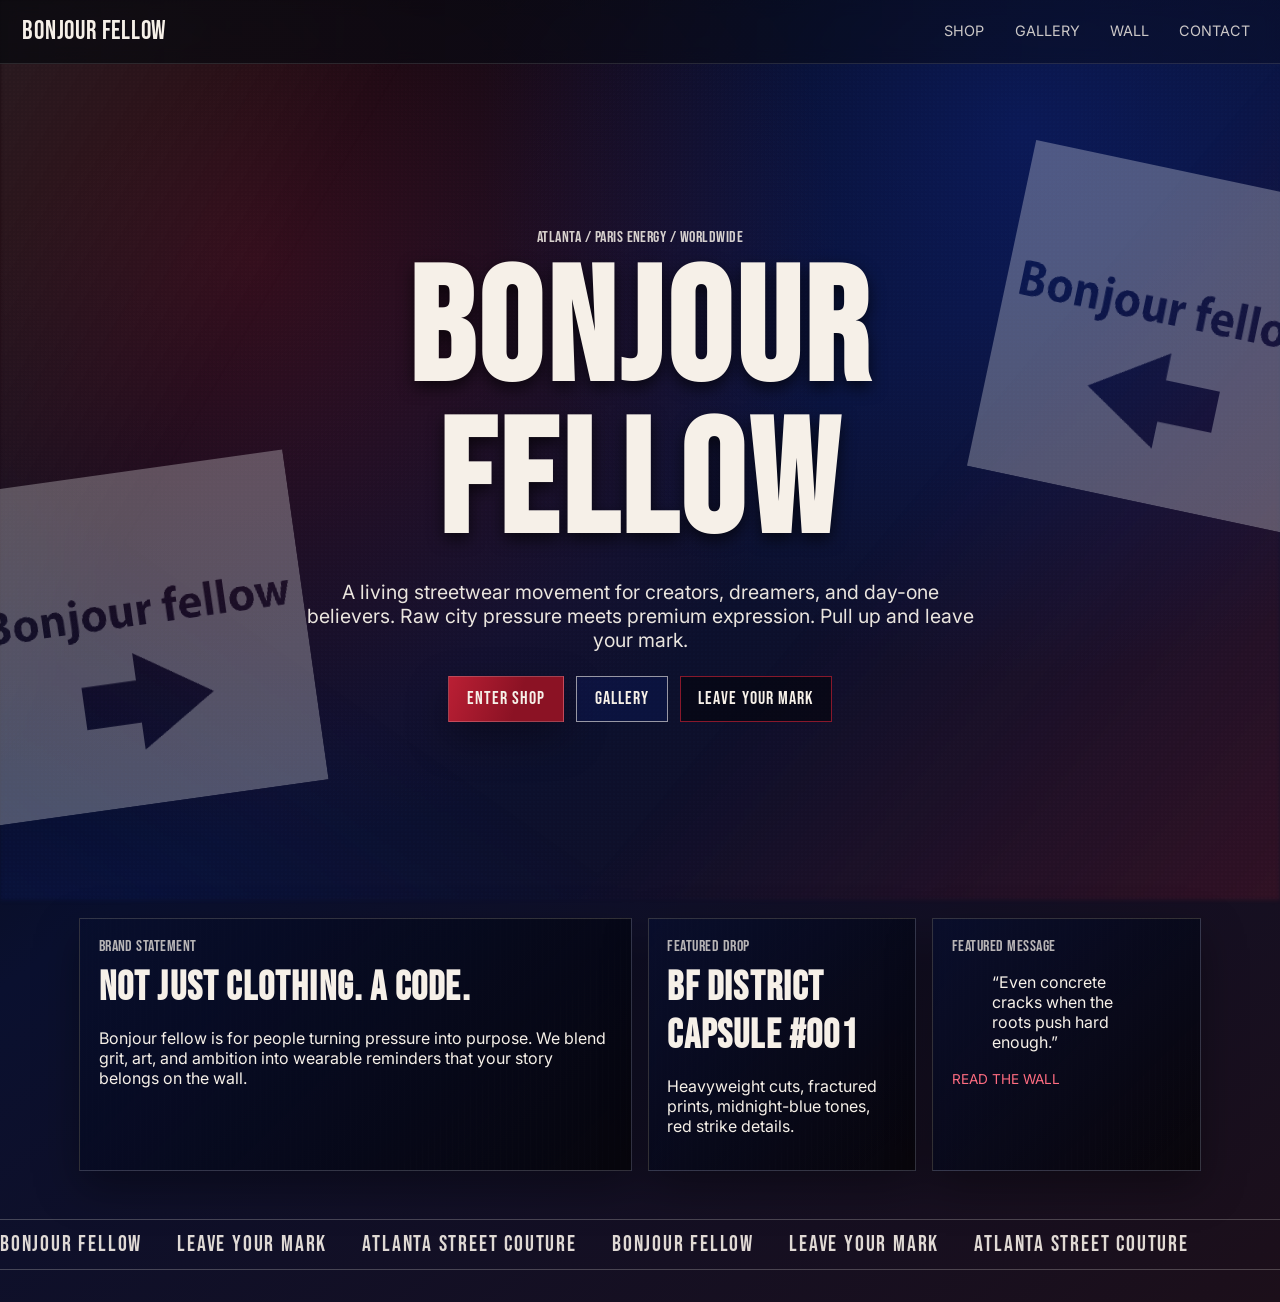
==== index.html @ 2e0f6f64 "Add gallery page and update home CTAs" ====
<!DOCTYPE html>
<html lang="en">
<head>
  <meta charset="UTF-8" />
  <meta name="viewport" content="width=device-width, initial-scale=1.0" />
  <title>Bonjour fellow | Home</title>
  <link rel="preconnect" href="https://fonts.googleapis.com" />
  <link rel="preconnect" href="https://fonts.gstatic.com" crossorigin />
  <link href="https://fonts.googleapis.com/css2?family=Bebas+Neue&family=Inter:wght@400;500;600;700;800&display=swap" rel="stylesheet" />
  <link rel="stylesheet" href="style.css" />
</head>
<body class="home-page">
  <!-- Global noise and paint texture overlays -->
  <div class="texture-layer texture-layer--noise" aria-hidden="true"></div>
  <div class="texture-layer texture-layer--paint" aria-hidden="true"></div>

  <!-- Premium minimal navigation -->
  <header class="site-header">
    <a href="index.html" class="brand-mark">Bonjour fellow</a>
    <button class="menu-toggle" aria-expanded="false" aria-label="Toggle menu">☰</button>
    <nav class="site-nav">
      <a href="shop.html">Shop</a>
      <a href="gallery.html">Gallery</a>
      <a href="wall.html">Wall</a>
      <a href="contact.html">Contact</a>
    </nav>
  </header>

  <main>
    <!-- Immersive hero section -->
    <section class="hero">
      <div class="hero-art hero-art--left" aria-hidden="true">
        <img src="images/bonjour-1.png" alt="" />
      </div>
      <div class="hero-art hero-art--right" aria-hidden="true">
        <img src="images/bonjour-2.png" alt="" />
      </div>

      <div class="hero-content">
        <p class="eyebrow">ATLANTA / PARIS ENERGY / WORLDWIDE</p>
        <h1>Bonjour fellow</h1>
        <p class="hero-copy">
          A living streetwear movement for creators, dreamers, and day-one believers.
          Raw city pressure meets premium expression. Pull up and leave your mark.
        </p>
        <div class="cta-row">
          <a class="btn btn--solid" href="shop.html">Enter Shop</a>
          <a class="btn btn--outline" href="gallery.html">Gallery</a>
          <a class="btn btn--ghost" href="wall.html">Leave Your Mark</a>
        </div>
      </div>
    </section>

    <!-- Featured strip with editorial composition -->
    <section class="section-wrap statement-grid">
      <article class="statement-block statement-block--main">
        <p class="tag">Brand Statement</p>
        <h2>Not just clothing. A code.</h2>
        <p>
          Bonjour fellow is for people turning pressure into purpose. We blend grit, art,
          and ambition into wearable reminders that your story belongs on the wall.
        </p>
      </article>
      <article class="statement-block statement-block--accent">
        <p class="tag">Featured Drop</p>
        <h3>BF District Capsule #001</h3>
        <p>Heavyweight cuts, fractured prints, midnight-blue tones, red strike details.</p>
      </article>
      <article class="statement-block statement-block--message">
        <p class="tag">Featured Message</p>
        <blockquote>
          “Even concrete cracks when the roots push hard enough.”
        </blockquote>
        <a href="wall.html" class="inline-link">Read the wall</a>
      </article>
    </section>

    <!-- Campaign-style ticker strip -->
    <section class="ticker" aria-label="Brand energy ticker">
      <div class="ticker-track">
        <span>Bonjour fellow</span>
        <span>Leave your mark</span>
        <span>Atlanta street couture</span>
        <span>Bonjour fellow</span>
        <span>Leave your mark</span>
        <span>Atlanta street couture</span>
      </div>
    </section>
  </main>

  <script src="script.js"></script>
</body>
</html>
---- style.css ----
/* =========================================
   Bonjour fellow - Global Design System
========================================= */
:root {
  --blue: #0b1f79;
  --blue-deep: #08134a;
  --cream: #f6f0e8;
  --red: #ba1f34;
  --black: #0a0a0d;
  --ink: #111320;
  --shadow: 0 16px 40px rgba(0, 0, 0, 0.35);
}

* {
  box-sizing: border-box;
}

body {
  margin: 0;
  color: var(--cream);
  font-family: "Inter", sans-serif;
  background:
    radial-gradient(circle at 20% 20%, rgba(186, 31, 52, 0.25), transparent 40%),
    radial-gradient(circle at 80% 10%, rgba(14, 42, 155, 0.4), transparent 35%),
    linear-gradient(145deg, #040509 10%, #0a102f 45%, #1c0f1a 100%);
  min-height: 100vh;
  overflow-x: hidden;
}

h1,
h2,
h3,
.brand-mark,
.eyebrow,
.tag,
.btn {
  font-family: "Bebas Neue", sans-serif;
  letter-spacing: 0.03em;
}

a {
  color: inherit;
  text-decoration: none;
}

/* =========================================
   Global layered textures
========================================= */
.texture-layer {
  position: fixed;
  inset: 0;
  pointer-events: none;
  z-index: -2;
}

.texture-layer--noise {
  z-index: -1;
  opacity: 0.18;
  background-image: radial-gradient(rgba(255, 255, 255, 0.25) 0.8px, transparent 0.8px);
  background-size: 4px 4px;
  mix-blend-mode: soft-light;
}

.texture-layer--paint {
  background:
    linear-gradient(120deg, rgba(255, 255, 255, 0.08), transparent 25%),
    linear-gradient(-50deg, rgba(186, 31, 52, 0.16), transparent 35%),
    linear-gradient(35deg, rgba(11, 31, 121, 0.2), transparent 25%);
  filter: blur(2px);
}

/* =========================================
   Header / Navigation
========================================= */
.site-header {
  position: sticky;
  top: 0;
  z-index: 20;
  display: flex;
  align-items: center;
  justify-content: space-between;
  padding: 1rem 1.4rem;
  backdrop-filter: blur(8px);
  background: linear-gradient(90deg, rgba(8, 9, 14, 0.78), rgba(9, 12, 32, 0.46));
  border-bottom: 1px solid rgba(246, 240, 232, 0.12);
}

.brand-mark {
  font-size: clamp(1.5rem, 2vw, 2rem);
  text-transform: uppercase;
}

.site-nav {
  display: flex;
  gap: 1rem;
  align-items: center;
}

.site-nav a {
  opacity: 0.82;
  text-transform: uppercase;
  font-size: 0.9rem;
  padding: 0.35rem 0.45rem;
  border-bottom: 2px solid transparent;
  transition: 0.2s ease;
}

.site-nav a:hover,
.site-nav a.active {
  opacity: 1;
  border-color: var(--red);
}

.menu-toggle {
  display: none;
  background: transparent;
  color: var(--cream);
  border: 1px solid rgba(246, 240, 232, 0.35);
  padding: 0.25rem 0.5rem;
}

/* =========================================
   Hero section
========================================= */
.hero {
  min-height: calc(100vh - 78px);
  position: relative;
  display: grid;
  place-items: center;
  padding: 3rem 1.25rem;
  overflow: hidden;
}

.hero-content {
  max-width: 880px;
  text-align: center;
  position: relative;
  z-index: 3;
}

.eyebrow {
  color: rgba(246, 240, 232, 0.86);
  font-size: 1rem;
  margin: 0 0 0.6rem;
}

.hero h1,
.page-intro h1 {
  margin: 0;
  text-transform: uppercase;
  font-size: clamp(3.8rem, 14vw, 10rem);
  line-height: 0.95;
  text-shadow: 0 6px 16px rgba(0, 0, 0, 0.65);
}

.hero-copy {
  margin: 1.2rem auto;
  max-width: 680px;
  font-size: clamp(1rem, 2.3vw, 1.22rem);
  color: rgba(246, 240, 232, 0.95);
}

.hero-art {
  position: absolute;
  width: clamp(220px, 26vw, 380px);
  opacity: 0.28;
  filter: saturate(0) contrast(1.2) brightness(1.5);
  mix-blend-mode: screen;
  transform: rotate(-8deg);
}

.hero-art img {
  width: 100%;
  display: block;
}

.hero-art--left {
  left: -2%;
  bottom: 10%;
}

.hero-art--right {
  right: -4%;
  top: 13%;
  transform: rotate(12deg);
}

/* =========================================
   Buttons and shared sections
========================================= */
.cta-row {
  margin-top: 1.5rem;
  display: flex;
  flex-wrap: wrap;
  justify-content: center;
  gap: 0.75rem;
}

.btn {
  display: inline-block;
  font-size: 1.1rem;
  letter-spacing: 0.06em;
  text-transform: uppercase;
  padding: 0.7rem 1.1rem;
  border: 1px solid transparent;
  transition: transform 0.2s ease, box-shadow 0.2s ease;
}

.btn:hover {
  transform: translateY(-2px);
}

.btn--solid {
  background: linear-gradient(110deg, var(--red), #8b1224 60%);
  border-color: rgba(255, 255, 255, 0.2);
  box-shadow: var(--shadow);
}

.btn--outline {
  border-color: rgba(246, 240, 232, 0.6);
  background: rgba(11, 31, 121, 0.24);
}

.btn--ghost {
  background: rgba(0, 0, 0, 0.45);
  border-color: rgba(186, 31, 52, 0.72);
}

.section-wrap,
.inner-page {
  max-width: 1160px;
  margin: 0 auto;
  padding: 2rem 1.2rem 3rem;
}

.statement-grid {
  display: grid;
  grid-template-columns: repeat(12, 1fr);
  gap: 1rem;
}

.statement-block {
  border: 1px solid rgba(246, 240, 232, 0.18);
  padding: 1.15rem;
  background:
    linear-gradient(135deg, rgba(8, 14, 45, 0.82), rgba(0, 0, 0, 0.65)),
    repeating-linear-gradient(
      90deg,
      rgba(255, 255, 255, 0.02),
      rgba(255, 255, 255, 0.02) 1px,
      transparent 1px,
      transparent 6px
    );
  box-shadow: var(--shadow);
}

.statement-block--main {
  grid-column: span 6;
}

.statement-block--accent,
.statement-block--message {
  grid-column: span 3;
}

.tag {
  margin: 0;
  color: rgba(246, 240, 232, 0.74);
  font-size: 1rem;
}

.statement-block h2,
.statement-block h3 {
  font-size: clamp(1.8rem, 4vw, 2.5rem);
  margin: 0.45rem 0 0.8rem;
}

.inline-link {
  color: #ff6d81;
  text-transform: uppercase;
  font-size: 0.85rem;
}

/* =========================================
   Ticker and inner pages
========================================= */
.ticker {
  overflow: hidden;
  border-block: 1px solid rgba(246, 240, 232, 0.24);
  margin-bottom: 2rem;
}

.ticker-track {
  display: flex;
  gap: 2.2rem;
  text-transform: uppercase;
  letter-spacing: 0.08em;
  font-family: "Bebas Neue", sans-serif;
  font-size: 1.4rem;
  color: rgba(246, 240, 232, 0.9);
  padding: 0.7rem 0;
  width: max-content;
  animation: scrollTicker 18s linear infinite;
}

@keyframes scrollTicker {
  from { transform: translateX(0); }
  to { transform: translateX(-50%); }
}

.page-intro {
  margin-top: 1.2rem;
  max-width: 850px;
}

.page-intro p {
  color: rgba(246, 240, 232, 0.88);
}

.editorial-columns,
.product-grid,
.contact-layout {
  display: grid;
  grid-template-columns: repeat(3, 1fr);
  gap: 1rem;
  margin-top: 1.5rem;
}

.editorial-columns article,
.product-tile,
.contact-card,
.wall-form,
.note {
  background: linear-gradient(150deg, rgba(7, 8, 12, 0.84), rgba(13, 21, 62, 0.78));
  border: 1px solid rgba(246, 240, 232, 0.16);
  box-shadow: var(--shadow);
}

.editorial-columns article,
.product-tile,
.contact-card {
  padding: 1rem;
}

.quote-banner {
  margin-top: 1.4rem;
  background: linear-gradient(90deg, rgba(186, 31, 52, 0.35), rgba(11, 31, 121, 0.3));
  border: 1px solid rgba(246, 240, 232, 0.2);
  padding: 1rem;
  text-transform: uppercase;
  font-family: "Bebas Neue", sans-serif;
  font-size: 2rem;
}

.product-status {
  display: inline-block;
  font-size: 0.75rem;
  text-transform: uppercase;
  letter-spacing: 0.1em;
  color: #ffd8de;
  background: rgba(186, 31, 52, 0.5);
  padding: 0.2rem 0.5rem;
}

/* =========================================
   Community wall
========================================= */
.wall-layout {
  display: grid;
  grid-template-columns: minmax(280px, 370px) 1fr;
  gap: 1rem;
  align-items: start;
}

.wall-form {
  padding: 1rem;
  position: sticky;
  top: 90px;
}

.wall-form h2 {
  margin-top: 0;
  font-size: 2rem;
}

.wall-form label {
  display: block;
  margin: 0.8rem 0 0.3rem;
  font-size: 0.85rem;
  text-transform: uppercase;
}

.wall-form textarea,
.wall-form input {
  width: 100%;
  border: 1px solid rgba(246, 240, 232, 0.3);
  background: rgba(0, 0, 0, 0.35);
  color: var(--cream);
  padding: 0.65rem;
}

.note-wall {
  display: grid;
  grid-template-columns: repeat(auto-fill, minmax(180px, 1fr));
  gap: 0.8rem;
}

.note {
  min-height: 160px;
  padding: 0.9rem;
  transform: rotate(var(--tilt, -1deg));
  position: relative;
}

.note::before {
  content: "";
  position: absolute;
  top: -8px;
  left: 50%;
  width: 28px;
  height: 10px;
  transform: translateX(-50%) rotate(-4deg);
  background: rgba(246, 240, 232, 0.65);
}

.note p {
  margin: 0;
}

.note-footer {
  margin-top: 1rem;
  font-size: 0.8rem;
  opacity: 0.8;
}

/* =========================================
   Responsive design
========================================= */
@media (max-width: 900px) {
  .statement-block--main,
  .statement-block--accent,
  .statement-block--message,
  .editorial-columns,
  .product-grid,
  .contact-layout {
    grid-column: auto;
    grid-template-columns: 1fr;
  }

  .statement-grid {
    grid-template-columns: 1fr;
  }

  .wall-layout {
    grid-template-columns: 1fr;
  }

  .wall-form {
    position: relative;
    top: 0;
  }

  .hero-art {
    opacity: 0.16;
  }

  .site-nav {
    display: none;
    position: absolute;
    right: 1rem;
    top: 63px;
    flex-direction: column;
    background: rgba(5, 7, 16, 0.96);
    border: 1px solid rgba(246, 240, 232, 0.2);
    padding: 0.75rem;
  }

  .site-nav.is-open {
    display: flex;
  }

  .menu-toggle {
    display: inline-block;
  }
}


/* =========================================
   Gallery page
========================================= */
.gallery-grid {
  display: grid;
  grid-template-columns: repeat(3, minmax(0, 1fr));
  gap: 1rem;
  margin-top: 1.5rem;
}

.gallery-tile {
  padding: 1rem;
  background: linear-gradient(150deg, rgba(7, 8, 12, 0.84), rgba(13, 21, 62, 0.78));
  border: 1px solid rgba(246, 240, 232, 0.16);
  box-shadow: var(--shadow);
}

.gallery-placeholder {
  min-height: 180px;
  display: grid;
  place-items: center;
  border: 1px dashed rgba(246, 240, 232, 0.42);
  background: linear-gradient(135deg, rgba(11, 31, 121, 0.22), rgba(186, 31, 52, 0.22));
  color: rgba(246, 240, 232, 0.88);
  font-family: "Bebas Neue", sans-serif;
  letter-spacing: 0.08em;
  font-size: 1.2rem;
}

@media (max-width: 900px) {
  .gallery-grid {
    grid-template-columns: 1fr;
  }
}
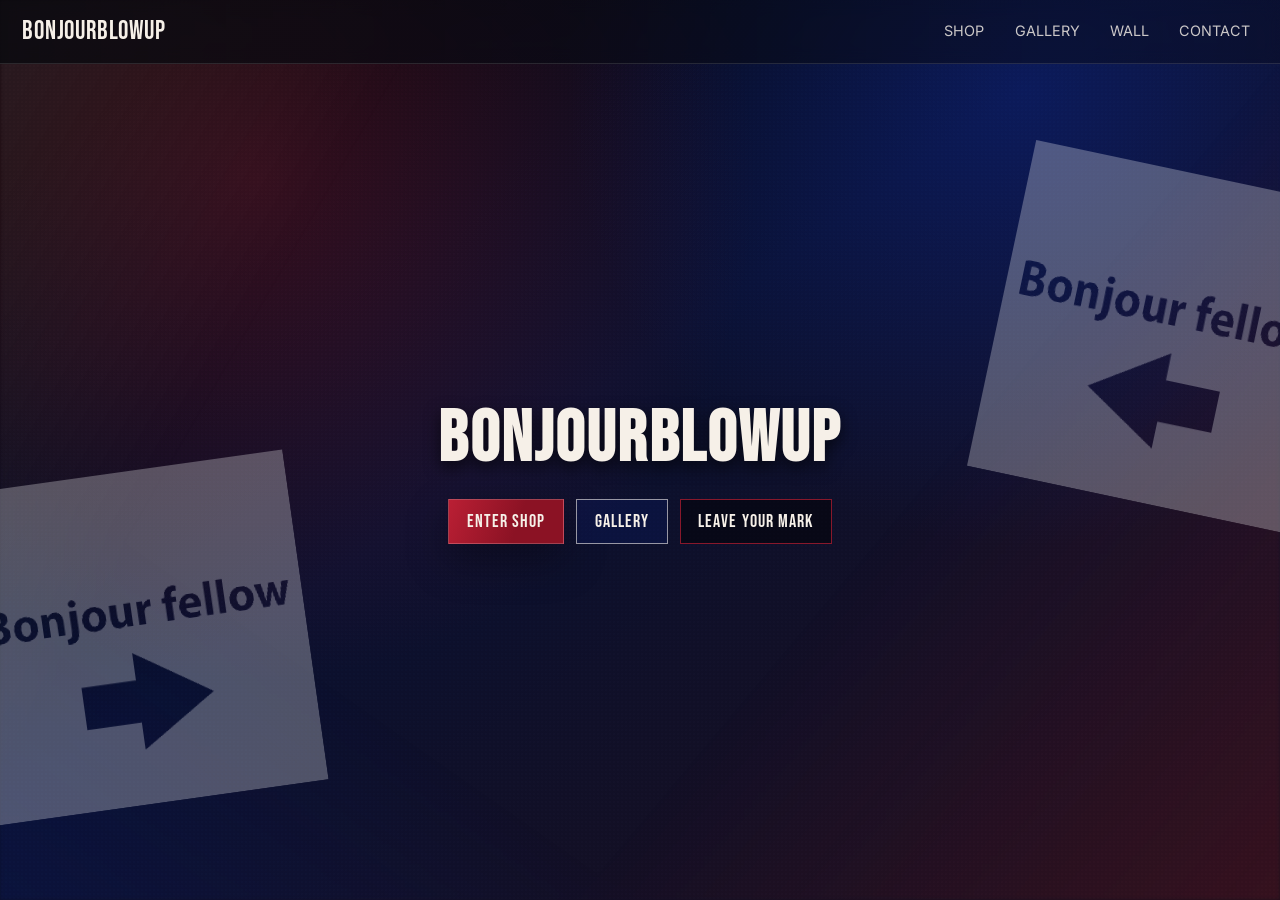
==== commit 6358fe62: "Merge pull request #4 from callonmarc/codex/update-website-name-and-content Rebrand to bonjourblowup" ====
--- a/index.html
+++ b/index.html
@@ -3,7 +3,7 @@
 <head>
   <meta charset="UTF-8" />
   <meta name="viewport" content="width=device-width, initial-scale=1.0" />
-  <title>Bonjour fellow | Home</title>
+  <title>bonjourblowup | Home</title>
   <link rel="preconnect" href="https://fonts.googleapis.com" />
   <link rel="preconnect" href="https://fonts.gstatic.com" crossorigin />
   <link href="https://fonts.googleapis.com/css2?family=Bebas+Neue&family=Inter:wght@400;500;600;700;800&display=swap" rel="stylesheet" />
@@ -16,7 +16,7 @@
 
   <!-- Premium minimal navigation -->
   <header class="site-header">
-    <a href="index.html" class="brand-mark">Bonjour fellow</a>
+    <a href="index.html" class="brand-mark">bonjourblowup</a>
     <button class="menu-toggle" aria-expanded="false" aria-label="Toggle menu">☰</button>
     <nav class="site-nav">
       <a href="shop.html">Shop</a>
@@ -37,12 +37,7 @@
       </div>
 
       <div class="hero-content">
-        <p class="eyebrow">ATLANTA / PARIS ENERGY / WORLDWIDE</p>
-        <h1>Bonjour fellow</h1>
-        <p class="hero-copy">
-          A living streetwear movement for creators, dreamers, and day-one believers.
-          Raw city pressure meets premium expression. Pull up and leave your mark.
-        </p>
+        <h1 class="hero-title">bonjourblowup</h1>
         <div class="cta-row">
           <a class="btn btn--solid" href="shop.html">Enter Shop</a>
           <a class="btn btn--outline" href="gallery.html">Gallery</a>
@@ -50,42 +45,6 @@
         </div>
       </div>
     </section>
-
-    <!-- Featured strip with editorial composition -->
-    <section class="section-wrap statement-grid">
-      <article class="statement-block statement-block--main">
-        <p class="tag">Brand Statement</p>
-        <h2>Not just clothing. A code.</h2>
-        <p>
-          Bonjour fellow is for people turning pressure into purpose. We blend grit, art,
-          and ambition into wearable reminders that your story belongs on the wall.
-        </p>
-      </article>
-      <article class="statement-block statement-block--accent">
-        <p class="tag">Featured Drop</p>
-        <h3>BF District Capsule #001</h3>
-        <p>Heavyweight cuts, fractured prints, midnight-blue tones, red strike details.</p>
-      </article>
-      <article class="statement-block statement-block--message">
-        <p class="tag">Featured Message</p>
-        <blockquote>
-          “Even concrete cracks when the roots push hard enough.”
-        </blockquote>
-        <a href="wall.html" class="inline-link">Read the wall</a>
-      </article>
-    </section>
-
-    <!-- Campaign-style ticker strip -->
-    <section class="ticker" aria-label="Brand energy ticker">
-      <div class="ticker-track">
-        <span>Bonjour fellow</span>
-        <span>Leave your mark</span>
-        <span>Atlanta street couture</span>
-        <span>Bonjour fellow</span>
-        <span>Leave your mark</span>
-        <span>Atlanta street couture</span>
-      </div>
-    </section>
   </main>
 
   <script src="script.js"></script>
--- a/style.css
+++ b/style.css
@@ -1,5 +1,5 @@
 /* =========================================
-   Bonjour fellow - Global Design System
+   bonjourblowup - Global Design System
 ========================================= */
 :root {
   --blue: #0b1f79;
@@ -158,6 +158,10 @@
   max-width: 680px;
   font-size: clamp(1rem, 2.3vw, 1.22rem);
   color: rgba(246, 240, 232, 0.95);
+}
+
+.hero-title {
+  font-size: clamp(2rem, 8vw, 4.5rem) !important;
 }
 
 .hero-art {
@@ -363,6 +367,45 @@
 }
 
 /* =========================================
+   Rebuilt shop page
+========================================= */
+.shop-page {
+  max-width: 1200px;
+}
+
+.france-flag-shop {
+  margin-top: 1.2rem;
+  padding: clamp(1rem, 2vw, 1.5rem);
+  border: 1px solid rgba(246, 240, 232, 0.22);
+  box-shadow: var(--shadow);
+  background: linear-gradient(
+    90deg,
+    rgba(11, 31, 121, 0.82) 0%,
+    rgba(11, 31, 121, 0.82) 33.333%,
+    rgba(246, 240, 232, 0.92) 33.333%,
+    rgba(246, 240, 232, 0.92) 66.666%,
+    rgba(186, 31, 52, 0.85) 66.666%,
+    rgba(186, 31, 52, 0.85) 100%
+  );
+  display: grid;
+  grid-template-columns: repeat(3, minmax(0, 1fr));
+  gap: 1rem;
+}
+
+.shirt-placeholder {
+  min-height: 220px;
+  display: grid;
+  place-items: center;
+  text-transform: uppercase;
+  font-family: "Bebas Neue", sans-serif;
+  letter-spacing: 0.08em;
+  font-size: 1.3rem;
+  color: #f6f0e8;
+  border: 1px dashed rgba(246, 240, 232, 0.6);
+  background: rgba(8, 9, 14, 0.56);
+}
+
+/* =========================================
    Community wall
 ========================================= */
 .wall-layout {
@@ -451,6 +494,10 @@
     grid-template-columns: 1fr;
   }
 
+  .france-flag-shop {
+    grid-template-columns: 1fr;
+  }
+
   .wall-layout {
     grid-template-columns: 1fr;
   }
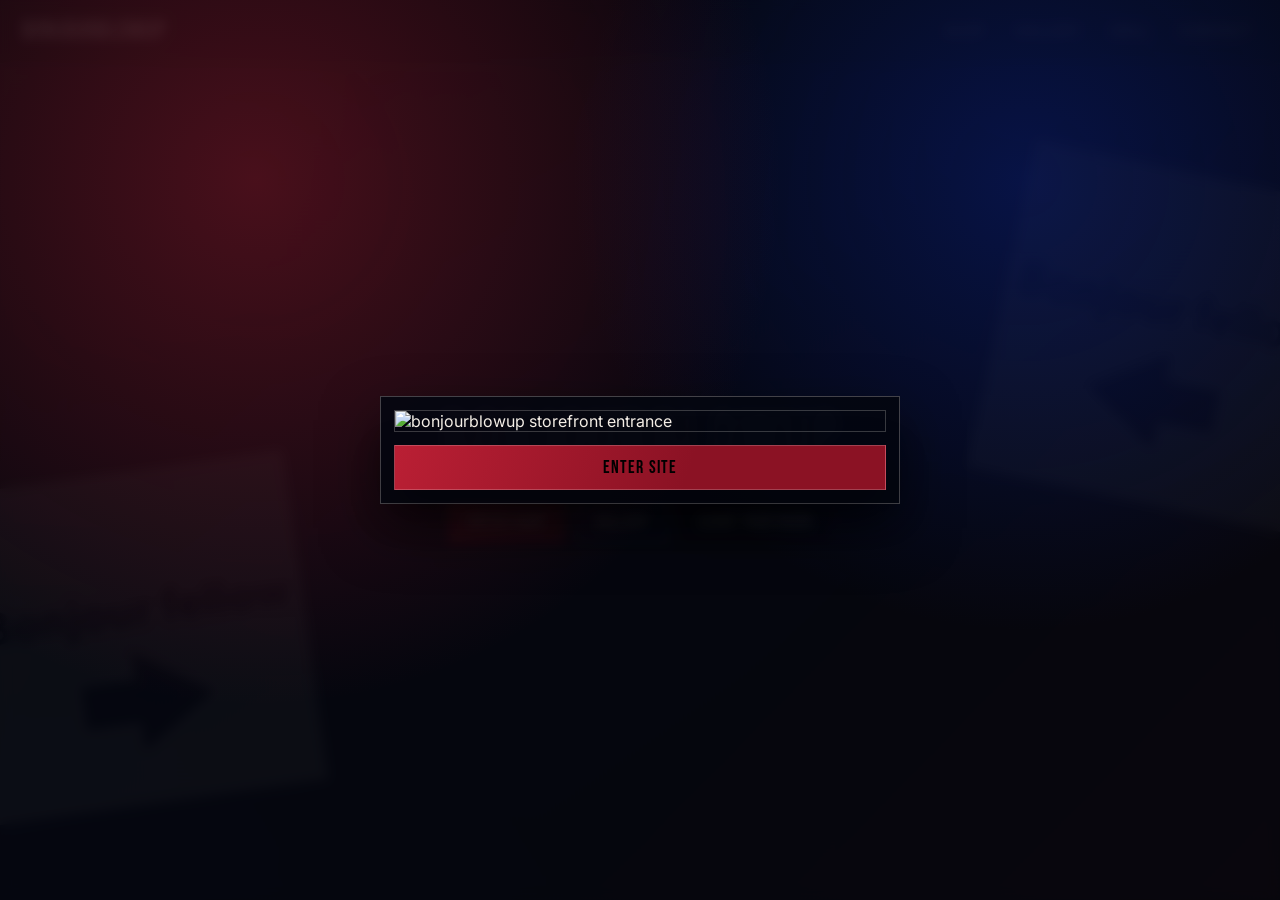
==== commit c0d0da1e: "Merge pull request #5 from callonmarc/codex/add-enter-shop-image-with-transition Add one-time homepa" ====
--- a/index.html
+++ b/index.html
@@ -10,6 +10,13 @@
   <link rel="stylesheet" href="style.css" />
 </head>
 <body class="home-page">
+  <div class="entry-overlay is-hidden" id="entryOverlay" aria-hidden="true">
+    <div class="entry-overlay__panel">
+      <img src="images/entershop.jpg" alt="bonjourblowup storefront entrance" class="entry-overlay__image" />
+      <button class="btn btn--solid entry-overlay__button" id="entryOverlayButton">Enter Site</button>
+    </div>
+  </div>
+
   <!-- Global noise and paint texture overlays -->
   <div class="texture-layer texture-layer--noise" aria-hidden="true"></div>
   <div class="texture-layer texture-layer--paint" aria-hidden="true"></div>
--- a/style.css
+++ b/style.css
@@ -25,6 +25,10 @@
     linear-gradient(145deg, #040509 10%, #0a102f 45%, #1c0f1a 100%);
   min-height: 100vh;
   overflow-x: hidden;
+}
+
+body.overlay-open {
+  overflow: hidden;
 }
 
 h1,
@@ -187,6 +191,84 @@
   right: -4%;
   top: 13%;
   transform: rotate(12deg);
+}
+
+/* =========================================
+   Entry overlay
+========================================= */
+.entry-overlay {
+  position: fixed;
+  inset: 0;
+  z-index: 60;
+  display: grid;
+  place-items: center;
+  padding: 1rem;
+  background:
+    radial-gradient(circle at 20% 20%, rgba(186, 31, 52, 0.36), transparent 42%),
+    radial-gradient(circle at 80% 20%, rgba(11, 31, 121, 0.5), transparent 36%),
+    rgba(5, 6, 12, 0.9);
+  backdrop-filter: blur(6px);
+  opacity: 1;
+  visibility: visible;
+  transition: opacity 0.5s ease, visibility 0.5s ease;
+}
+
+.entry-overlay.is-hidden {
+  opacity: 0;
+  visibility: hidden;
+  pointer-events: none;
+}
+
+.entry-overlay__panel {
+  width: min(92vw, 520px);
+  border: 1px solid rgba(246, 240, 232, 0.26);
+  background: rgba(4, 6, 16, 0.9);
+  box-shadow: 0 24px 56px rgba(0, 0, 0, 0.6);
+  padding: 0.8rem;
+  transform: scale(0.94) translateY(14px);
+  opacity: 0;
+  animation: enterPanel 0.8s cubic-bezier(0.22, 1, 0.36, 1) forwards;
+}
+
+.entry-overlay__image {
+  width: 100%;
+  display: block;
+  max-height: 62vh;
+  object-fit: cover;
+  border: 1px solid rgba(246, 240, 232, 0.22);
+}
+
+.entry-overlay__button {
+  width: 100%;
+  margin-top: 0.85rem;
+  font-size: 1.3rem;
+  letter-spacing: 0.08em;
+}
+
+.entry-overlay.is-closing .entry-overlay__panel {
+  animation: leavePanel 0.55s cubic-bezier(0.22, 1, 0.36, 1) forwards;
+}
+
+@keyframes enterPanel {
+  from {
+    transform: scale(0.9) translateY(24px);
+    opacity: 0;
+  }
+  to {
+    transform: scale(1) translateY(0);
+    opacity: 1;
+  }
+}
+
+@keyframes leavePanel {
+  from {
+    transform: scale(1) translateY(0);
+    opacity: 1;
+  }
+  to {
+    transform: scale(1.05) translateY(-12px);
+    opacity: 0;
+  }
 }
 
 /* =========================================
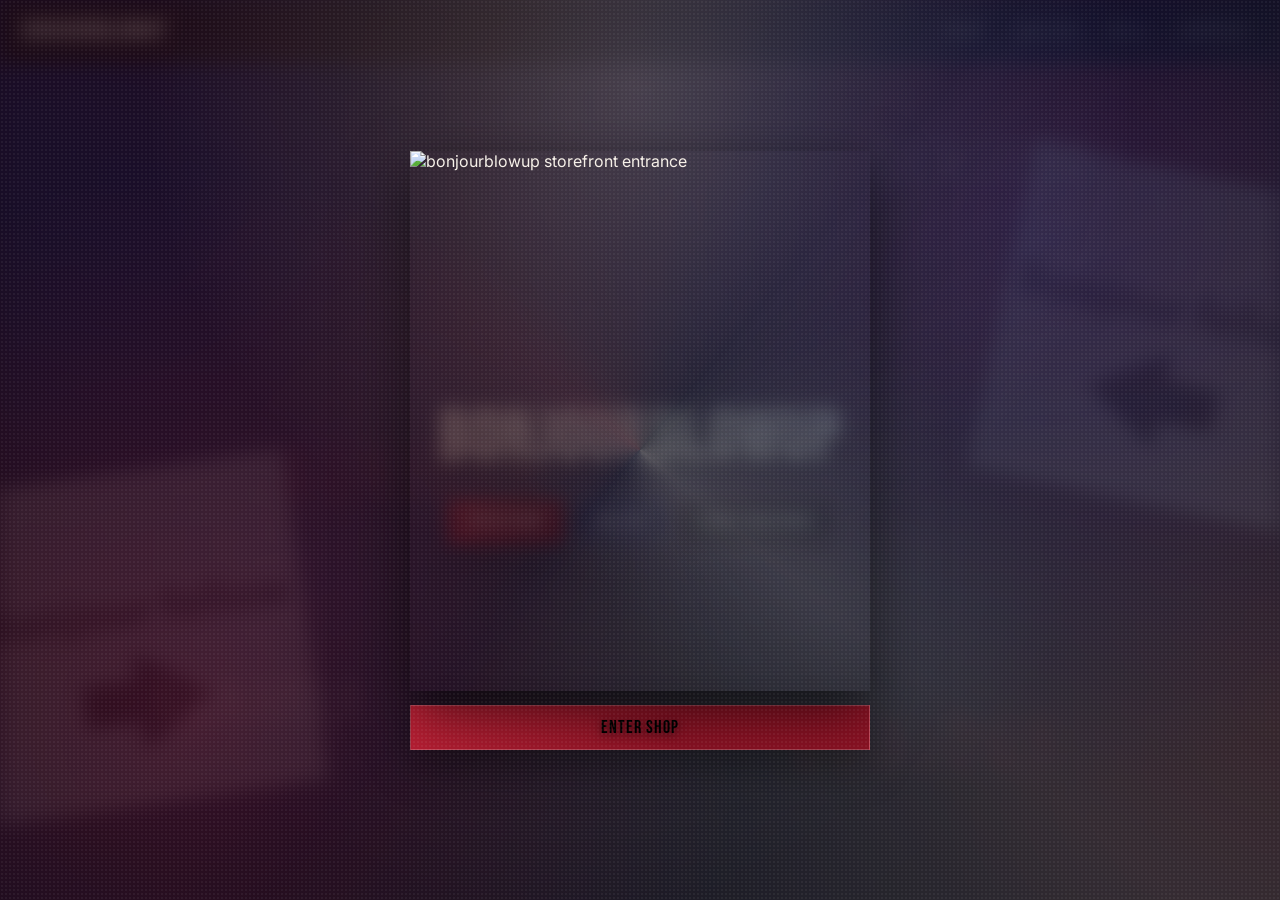
==== commit 63761e49: "Merge pull request #11 from callonmarc/codex/remove-box-behind-enter-site-image Restyle entry overla" ====
--- a/index.html
+++ b/index.html
@@ -12,8 +12,13 @@
 <body class="home-page">
   <div class="entry-overlay is-hidden" id="entryOverlay" aria-hidden="true">
     <div class="entry-overlay__panel">
-      <img src="images/entershop.jpg" alt="bonjourblowup storefront entrance" class="entry-overlay__image" />
-      <button class="btn btn--solid entry-overlay__button" id="entryOverlayButton">Enter Site</button>
+      <div class="entry-overlay__image-stack" aria-hidden="true">
+        <img src="images/entershop.jpg" alt="" class="entry-overlay__image entry-overlay__image--ghost-a" />
+        <img src="images/entershop.jpg" alt="" class="entry-overlay__image entry-overlay__image--ghost-b" />
+        <img src="images/entershop.jpg" alt="" class="entry-overlay__image entry-overlay__image--ghost-c" />
+        <img src="images/entershop.jpg" alt="bonjourblowup storefront entrance" class="entry-overlay__image entry-overlay__image--main" />
+      </div>
+      <button class="btn btn--solid entry-overlay__button" id="entryOverlayButton">Enter Shop</button>
     </div>
   </div>
 
--- a/style.css
+++ b/style.css
@@ -15,20 +15,36 @@
   box-sizing: border-box;
 }
 
+html {
+  scroll-behavior: smooth;
+}
+
 body {
   margin: 0;
   color: var(--cream);
   font-family: "Inter", sans-serif;
   background:
-    radial-gradient(circle at 20% 20%, rgba(186, 31, 52, 0.25), transparent 40%),
-    radial-gradient(circle at 80% 10%, rgba(14, 42, 155, 0.4), transparent 35%),
+    radial-gradient(circle at 12% 22%, rgba(14, 42, 155, 0.46), transparent 36%),
+    radial-gradient(circle at 50% 50%, rgba(246, 240, 232, 0.16), transparent 42%),
+    radial-gradient(circle at 86% 18%, rgba(186, 31, 52, 0.42), transparent 34%),
     linear-gradient(145deg, #040509 10%, #0a102f 45%, #1c0f1a 100%);
   min-height: 100vh;
   overflow-x: hidden;
+  position: relative;
 }
 
 body.overlay-open {
   overflow: hidden;
+}
+
+body.home-page > *:not(.entry-overlay) {
+  transition: filter 0.75s cubic-bezier(0.22, 1, 0.36, 1), opacity 0.45s ease;
+}
+
+body.home-page.pre-entry > *:not(.entry-overlay) {
+  filter: blur(8px);
+  pointer-events: none;
+  user-select: none;
 }
 
 h1,
@@ -47,6 +63,23 @@
   text-decoration: none;
 }
 
+body::before {
+  content: "";
+  position: fixed;
+  inset: -8%;
+  z-index: -4;
+  pointer-events: none;
+  background:
+    radial-gradient(circle at 8% 18%, rgba(11, 31, 121, 0.52), transparent 24%),
+    radial-gradient(circle at 24% 68%, rgba(11, 31, 121, 0.44), transparent 19%),
+    radial-gradient(circle at 50% 16%, rgba(246, 240, 232, 0.3), transparent 26%),
+    radial-gradient(circle at 64% 62%, rgba(246, 240, 232, 0.18), transparent 20%),
+    radial-gradient(circle at 79% 26%, rgba(186, 31, 52, 0.48), transparent 20%),
+    radial-gradient(circle at 94% 74%, rgba(186, 31, 52, 0.35), transparent 24%);
+  filter: blur(14px) saturate(1.15);
+  opacity: 0.95;
+}
+
 /* =========================================
    Global layered textures
 ========================================= */
@@ -67,10 +100,49 @@
 
 .texture-layer--paint {
   background:
-    linear-gradient(120deg, rgba(255, 255, 255, 0.08), transparent 25%),
-    linear-gradient(-50deg, rgba(186, 31, 52, 0.16), transparent 35%),
-    linear-gradient(35deg, rgba(11, 31, 121, 0.2), transparent 25%);
-  filter: blur(2px);
+    radial-gradient(ellipse at 12% 25%, rgba(11, 31, 121, 0.36) 0%, rgba(11, 31, 121, 0) 46%),
+    radial-gradient(ellipse at 44% 64%, rgba(246, 240, 232, 0.18) 0%, rgba(246, 240, 232, 0) 42%),
+    radial-gradient(ellipse at 82% 34%, rgba(186, 31, 52, 0.36) 0%, rgba(186, 31, 52, 0) 46%);
+  filter: blur(4px);
+}
+
+.floating-bonjour-layer {
+  position: fixed;
+  inset: 0;
+  pointer-events: none;
+  z-index: -3;
+  overflow: hidden;
+}
+
+.floating-bonjour {
+  position: absolute;
+  font-family: "Bebas Neue", sans-serif;
+  letter-spacing: 0.12em;
+  text-transform: uppercase;
+  opacity: 0.28;
+  filter: blur(0.25px);
+  text-shadow: 0 8px 26px rgba(0, 0, 0, 0.45);
+  animation: bonjourFloat var(--duration, 18s) ease-in-out infinite;
+  animation-delay: var(--delay, 0s);
+}
+
+.floating-bonjour:nth-child(3n + 1) {
+  color: rgba(11, 31, 121, 0.72);
+}
+
+.floating-bonjour:nth-child(3n + 2) {
+  color: rgba(246, 240, 232, 0.56);
+}
+
+.floating-bonjour:nth-child(3n + 3) {
+  color: rgba(186, 31, 52, 0.72);
+}
+
+@keyframes bonjourFloat {
+  0%, 100% { transform: translate3d(0, 0, 0) rotate(-2deg); }
+  25% { transform: translate3d(18px, -24px, 0) rotate(0.5deg); }
+  50% { transform: translate3d(-14px, -50px, 0) rotate(2deg); }
+  75% { transform: translate3d(-22px, -20px, 0) rotate(-1.5deg); }
 }
 
 /* =========================================
@@ -106,13 +178,14 @@
   font-size: 0.9rem;
   padding: 0.35rem 0.45rem;
   border-bottom: 2px solid transparent;
-  transition: 0.2s ease;
+  transition: color 0.35s ease, border-color 0.35s ease, opacity 0.35s ease, transform 0.35s ease;
 }
 
 .site-nav a:hover,
 .site-nav a.active {
   opacity: 1;
   border-color: var(--red);
+  transform: translateY(-1px);
 }
 
 .menu-toggle {
@@ -204,13 +277,45 @@
   place-items: center;
   padding: 1rem;
   background:
-    radial-gradient(circle at 20% 20%, rgba(186, 31, 52, 0.36), transparent 42%),
-    radial-gradient(circle at 80% 20%, rgba(11, 31, 121, 0.5), transparent 36%),
-    rgba(5, 6, 12, 0.9);
-  backdrop-filter: blur(6px);
+    radial-gradient(circle at 50% 10%, rgba(246, 240, 232, 0.18), transparent 48%),
+    radial-gradient(circle at 15% 80%, rgba(186, 31, 52, 0.25), transparent 42%),
+    radial-gradient(circle at 80% 25%, rgba(11, 31, 121, 0.34), transparent 46%),
+    rgba(5, 6, 12, 0.72);
+  backdrop-filter: blur(5px);
   opacity: 1;
   visibility: visible;
-  transition: opacity 0.5s ease, visibility 0.5s ease;
+  overflow: hidden;
+  transition: opacity 0.7s ease, visibility 0.7s ease;
+}
+
+.entry-overlay::before,
+.entry-overlay::after {
+  content: "";
+  position: absolute;
+  inset: -20%;
+  pointer-events: none;
+  mix-blend-mode: screen;
+}
+
+.entry-overlay::before {
+  background:
+    conic-gradient(
+      from 40deg,
+      rgba(246, 240, 232, 0),
+      rgba(246, 240, 232, 0.24),
+      rgba(11, 31, 121, 0.1),
+      rgba(186, 31, 52, 0.2),
+      rgba(246, 240, 232, 0)
+    );
+  animation: overlaySweep 6s linear infinite;
+  opacity: 0.65;
+}
+
+.entry-overlay::after {
+  background-image: radial-gradient(rgba(255, 255, 255, 0.24) 0.8px, transparent 0.8px);
+  background-size: 4px 4px;
+  animation: overlayNoise 0.3s steps(3, end) infinite;
+  opacity: 0.2;
 }
 
 .entry-overlay.is-hidden {
@@ -220,54 +325,207 @@
 }
 
 .entry-overlay__panel {
-  width: min(92vw, 520px);
-  border: 1px solid rgba(246, 240, 232, 0.26);
-  background: rgba(4, 6, 16, 0.9);
-  box-shadow: 0 24px 56px rgba(0, 0, 0, 0.6);
-  padding: 0.8rem;
-  transform: scale(0.94) translateY(14px);
+  position: relative;
+  width: min(92vw, 460px);
+  isolation: isolate;
+  padding: 0;
+  transform: scale(0.88) translateY(32px) rotateX(6deg);
   opacity: 0;
-  animation: enterPanel 0.8s cubic-bezier(0.22, 1, 0.36, 1) forwards;
+  animation: enterPanel 0.9s cubic-bezier(0.2, 0.9, 0.2, 1.06) forwards;
+}
+
+.entry-overlay__image-stack {
+  position: relative;
+  min-height: min(62vh, 540px);
 }
 
 .entry-overlay__image {
+  position: absolute;
+  inset: 0;
   width: 100%;
-  display: block;
-  max-height: 62vh;
+  height: min(62vh, 540px);
   object-fit: cover;
-  border: 1px solid rgba(246, 240, 232, 0.22);
+  border: 0;
+  box-shadow: 0 22px 55px rgba(0, 0, 0, 0.58);
+}
+
+.entry-overlay__image--main {
+  z-index: 4;
+}
+
+.entry-overlay__image--ghost-a,
+.entry-overlay__image--ghost-b,
+.entry-overlay__image--ghost-c {
+  opacity: 0;
+  mix-blend-mode: screen;
+  filter: contrast(1.35) saturate(1.1);
+  animation: ghostImageHack 1.2s steps(2, end) infinite;
+}
+
+.entry-overlay__image--ghost-a {
+  z-index: 3;
+  animation-delay: -0.22s;
+}
+
+.entry-overlay__image--ghost-b {
+  z-index: 2;
+  animation-delay: -0.55s;
+}
+
+.entry-overlay__image--ghost-c {
+  z-index: 1;
+  animation-delay: -0.87s;
 }
 
 .entry-overlay__button {
+  position: relative;
+  overflow: hidden;
+  isolation: isolate;
   width: 100%;
   margin-top: 0.85rem;
-  font-size: 1.3rem;
+  font-size: 1.22rem;
   letter-spacing: 0.08em;
+  border: 1px solid rgba(246, 240, 232, 0.42);
+  background:
+    linear-gradient(120deg, rgba(6, 12, 44, 0.7), rgba(186, 31, 52, 0.95) 60%, rgba(246, 240, 232, 0.18));
+  text-shadow: 0 2px 8px rgba(0, 0, 0, 0.55);
+  box-shadow:
+    inset 0 0 0 1px rgba(255, 255, 255, 0.08),
+    0 20px 34px rgba(0, 0, 0, 0.52);
+  animation: buttonHackPulse 1.4s steps(2, end) infinite;
+}
+
+.entry-overlay__button::before {
+  content: "";
+  position: absolute;
+  top: -20%;
+  left: -160%;
+  width: 65%;
+  height: 150%;
+  background: linear-gradient(110deg, transparent, rgba(255, 255, 255, 0.66), transparent);
+  transform: skewX(-18deg);
+  transition: left 0.65s cubic-bezier(0.22, 1, 0.36, 1);
+  z-index: -1;
+}
+
+.entry-overlay__button:hover::before,
+.entry-overlay__button:focus-visible::before {
+  left: 150%;
+}
+
+.entry-overlay__button:focus-visible {
+  outline: 2px solid rgba(246, 240, 232, 0.9);
+  outline-offset: 2px;
+}
+
+.entry-overlay.is-closing .entry-overlay__button {
+  animation: buttonBurst 0.55s ease-out forwards;
 }
 
 .entry-overlay.is-closing .entry-overlay__panel {
-  animation: leavePanel 0.55s cubic-bezier(0.22, 1, 0.36, 1) forwards;
+  animation: leavePanel 0.75s cubic-bezier(0.17, 0.84, 0.44, 1) forwards;
 }
 
 @keyframes enterPanel {
   from {
-    transform: scale(0.9) translateY(24px);
+    transform: perspective(900px) scale(0.86) translateY(42px) rotateX(9deg);
     opacity: 0;
+    filter: blur(8px);
   }
   to {
-    transform: scale(1) translateY(0);
+    transform: perspective(900px) scale(1) translateY(0) rotateX(0deg);
     opacity: 1;
+    filter: blur(0);
   }
 }
 
 @keyframes leavePanel {
   from {
-    transform: scale(1) translateY(0);
+    transform: perspective(900px) scale(1) translateY(0) rotateX(0deg);
     opacity: 1;
   }
   to {
-    transform: scale(1.05) translateY(-12px);
+    transform: perspective(900px) scale(1.08) translateY(-24px) rotateX(-6deg);
     opacity: 0;
+  }
+}
+
+@keyframes buttonBurst {
+  from {
+    transform: scale(1);
+    filter: saturate(1);
+  }
+  to {
+    transform: scale(1.04);
+    filter: saturate(1.2) brightness(1.08);
+  }
+}
+
+@keyframes overlaySweep {
+  from {
+    transform: rotate(0deg) scale(1.05);
+  }
+  to {
+    transform: rotate(360deg) scale(1.05);
+  }
+}
+
+@keyframes overlayNoise {
+  from {
+    transform: translate3d(0, 0, 0);
+  }
+  to {
+    transform: translate3d(-1%, 1%, 0);
+  }
+}
+
+@keyframes ghostImageHack {
+  0%, 62% {
+    opacity: 0;
+    transform: translate3d(0, 0, 0) scale(1);
+  }
+  67% {
+    opacity: 0.42;
+    transform: translate3d(8px, -6px, 0) scale(1.02);
+  }
+  72% {
+    opacity: 0;
+    transform: translate3d(0, 0, 0) scale(1);
+  }
+  79% {
+    opacity: 0.35;
+    transform: translate3d(-10px, 7px, 0) scale(0.99);
+  }
+  100% {
+    opacity: 0;
+    transform: translate3d(0, 0, 0) scale(1);
+  }
+}
+
+@keyframes buttonHackPulse {
+  0%, 70%, 100% {
+    transform: translateY(0);
+    filter: saturate(1);
+  }
+  74% {
+    transform: translateY(-1px) translateX(1px);
+    filter: saturate(1.35) contrast(1.1);
+  }
+  78% {
+    transform: translateY(1px) translateX(-1px);
+    filter: saturate(0.85) contrast(1.25);
+  }
+}
+
+@media (prefers-reduced-motion: reduce) {
+  .entry-overlay,
+  .entry-overlay__panel,
+  .entry-overlay__image,
+  .entry-overlay__button,
+  .entry-overlay::before,
+  .entry-overlay::after {
+    animation: none !important;
+    transition-duration: 0.01ms !important;
   }
 }
 
@@ -289,11 +547,12 @@
   text-transform: uppercase;
   padding: 0.7rem 1.1rem;
   border: 1px solid transparent;
-  transition: transform 0.2s ease, box-shadow 0.2s ease;
+  transition: transform 0.35s cubic-bezier(0.22, 1, 0.36, 1), box-shadow 0.35s ease, filter 0.35s ease;
 }
 
 .btn:hover {
-  transform: translateY(-2px);
+  transform: translateY(-3px) scale(1.02);
+  filter: saturate(1.1);
 }
 
 .btn--solid {
@@ -457,24 +716,18 @@
 
 .france-flag-shop {
   margin-top: 1.2rem;
-  padding: clamp(1rem, 2vw, 1.5rem);
-  border: 1px solid rgba(246, 240, 232, 0.22);
-  box-shadow: var(--shadow);
-  background: linear-gradient(
-    90deg,
-    rgba(11, 31, 121, 0.82) 0%,
-    rgba(11, 31, 121, 0.82) 33.333%,
-    rgba(246, 240, 232, 0.92) 33.333%,
-    rgba(246, 240, 232, 0.92) 66.666%,
-    rgba(186, 31, 52, 0.85) 66.666%,
-    rgba(186, 31, 52, 0.85) 100%
-  );
+  padding: 0;
+  border: none;
+  box-shadow: none;
+  background: transparent;
   display: grid;
-  grid-template-columns: repeat(3, minmax(0, 1fr));
+  grid-template-columns: repeat(2, minmax(0, 1fr));
   gap: 1rem;
 }
 
 .shirt-placeholder {
+  position: relative;
+  isolation: isolate;
   min-height: 220px;
   display: grid;
   place-items: center;
@@ -483,8 +736,48 @@
   letter-spacing: 0.08em;
   font-size: 1.3rem;
   color: #f6f0e8;
-  border: 1px dashed rgba(246, 240, 232, 0.6);
-  background: rgba(8, 9, 14, 0.56);
+  border: 1px solid rgba(246, 240, 232, 0.52);
+  border-radius: 16px;
+  background: linear-gradient(160deg, rgba(8, 9, 14, 0.88), rgba(8, 15, 43, 0.8));
+  box-shadow:
+    0 0 0 1px rgba(246, 240, 232, 0.1),
+    0 18px 30px rgba(0, 0, 0, 0.35);
+  overflow: visible;
+  transition: transform 0.45s cubic-bezier(0.22, 1, 0.36, 1), box-shadow 0.45s ease;
+}
+
+.shirt-placeholder:hover {
+  transform: translateY(-6px);
+  box-shadow:
+    0 0 0 1px rgba(246, 240, 232, 0.18),
+    0 26px 38px rgba(0, 0, 0, 0.42);
+}
+
+.shirt-placeholder::before {
+  content: "";
+  position: absolute;
+  inset: -18px;
+  z-index: -2;
+  border-radius: 24px;
+  filter: blur(18px) saturate(1.2);
+  opacity: 1;
+  background:
+    radial-gradient(circle at 16% 50%, rgba(11, 31, 121, 0.95), transparent 48%),
+    radial-gradient(circle at 50% 50%, rgba(246, 240, 232, 0.66), transparent 45%),
+    radial-gradient(circle at 84% 50%, rgba(186, 31, 52, 0.95), transparent 48%);
+}
+
+.shirt-placeholder::after {
+  content: "";
+  position: absolute;
+  inset: 0;
+  z-index: -1;
+  border-radius: 16px;
+  box-shadow:
+    0 0 24px rgba(246, 240, 232, 0.2),
+    0 0 34px rgba(11, 31, 121, 0.32),
+    0 0 34px rgba(186, 31, 52, 0.32);
+  pointer-events: none;
 }
 
 /* =========================================
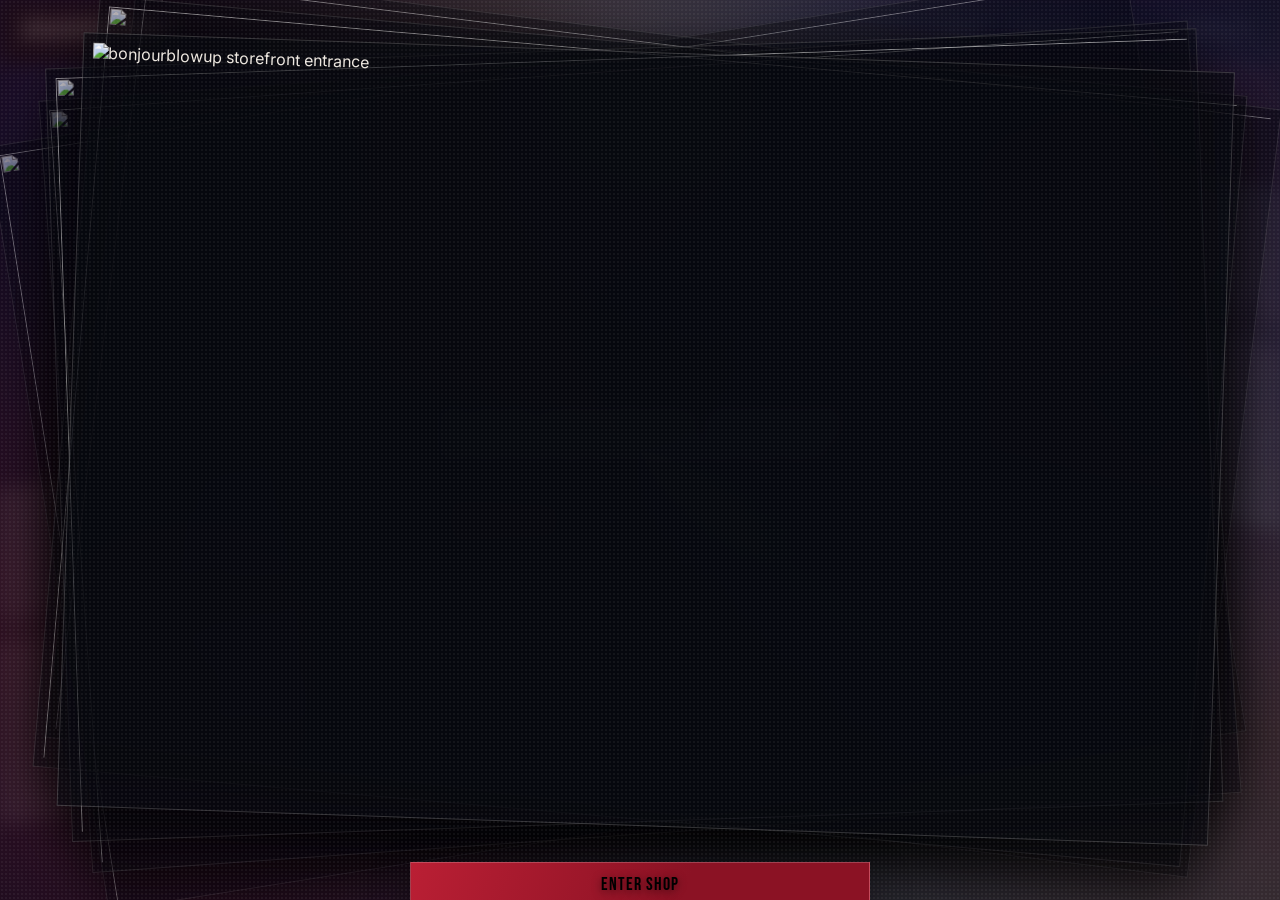
==== commit ea39a612: "Revamp enter overlay with full-size stacked entershop popups" ====
--- a/index.html
+++ b/index.html
@@ -11,13 +11,17 @@
 </head>
 <body class="home-page">
   <div class="entry-overlay is-hidden" id="entryOverlay" aria-hidden="true">
-    <div class="entry-overlay__panel">
-      <div class="entry-overlay__image-stack" aria-hidden="true">
-        <img src="images/entershop.jpg" alt="" class="entry-overlay__image entry-overlay__image--ghost-a" />
-        <img src="images/entershop.jpg" alt="" class="entry-overlay__image entry-overlay__image--ghost-b" />
-        <img src="images/entershop.jpg" alt="" class="entry-overlay__image entry-overlay__image--ghost-c" />
-        <img src="images/entershop.jpg" alt="bonjourblowup storefront entrance" class="entry-overlay__image entry-overlay__image--main" />
+    <div class="entry-overlay__panel" aria-hidden="true">
+      <div class="entry-overlay__popups">
+        <img src="images/entershop.jpg" alt="" class="entry-overlay__popup entry-overlay__popup--1" />
+        <img src="images/entershop.jpg" alt="" class="entry-overlay__popup entry-overlay__popup--2" />
+        <img src="images/entershop.jpg" alt="" class="entry-overlay__popup entry-overlay__popup--3" />
+        <img src="images/entershop.jpg" alt="" class="entry-overlay__popup entry-overlay__popup--4" />
+        <img src="images/entershop.jpg" alt="" class="entry-overlay__popup entry-overlay__popup--5" />
+        <img src="images/entershop.jpg" alt="bonjourblowup storefront entrance" class="entry-overlay__popup entry-overlay__popup--6" />
       </div>
+    </div>
+    <div class="entry-overlay__actions">
       <button class="btn btn--solid entry-overlay__button" id="entryOverlayButton">Enter Shop</button>
     </div>
   </div>
--- a/style.css
+++ b/style.css
@@ -326,7 +326,8 @@
 
 .entry-overlay__panel {
   position: relative;
-  width: min(92vw, 460px);
+  width: min(96vw, 1500px);
+  height: min(94vh, 980px);
   isolation: isolate;
   padding: 0;
   transform: scale(0.88) translateY(32px) rotateX(6deg);
@@ -334,47 +335,75 @@
   animation: enterPanel 0.9s cubic-bezier(0.2, 0.9, 0.2, 1.06) forwards;
 }
 
-.entry-overlay__image-stack {
+.entry-overlay__popups {
   position: relative;
-  min-height: min(62vh, 540px);
-}
-
-.entry-overlay__image {
+  width: 100%;
+  height: 100%;
+}
+
+.entry-overlay__popup {
   position: absolute;
-  inset: 0;
-  width: 100%;
-  height: min(62vh, 540px);
-  object-fit: cover;
+  top: 50%;
+  left: 50%;
+  width: min(90vw, 1320px);
+  height: min(86vh, 920px);
+  object-fit: contain;
+  object-position: center;
   border: 0;
+  background: rgba(8, 9, 15, 0.68);
+  padding: clamp(0.2rem, 0.75vw, 0.55rem);
   box-shadow: 0 22px 55px rgba(0, 0, 0, 0.58);
-}
-
-.entry-overlay__image--main {
+  border: 1px solid rgba(246, 240, 232, 0.2);
+  animation: popupJitter 0.75s steps(2, end) infinite;
+}
+
+.entry-overlay__popup--1 {
+  z-index: 1;
+  transform: translate(-52%, -50%) rotate(-9deg);
+  opacity: 0.52;
+  animation-delay: -0.63s;
+}
+
+.entry-overlay__popup--2 {
+  z-index: 2;
+  transform: translate(-48%, -52%) rotate(7deg);
+  opacity: 0.58;
+  animation-delay: -0.35s;
+}
+
+.entry-overlay__popup--3 {
+  z-index: 3;
+  transform: translate(-50%, -49%) rotate(-4deg);
+  opacity: 0.62;
+  animation-delay: -0.15s;
+}
+
+.entry-overlay__popup--4 {
   z-index: 4;
-}
-
-.entry-overlay__image--ghost-a,
-.entry-overlay__image--ghost-b,
-.entry-overlay__image--ghost-c {
-  opacity: 0;
-  mix-blend-mode: screen;
-  filter: contrast(1.35) saturate(1.1);
-  animation: ghostImageHack 1.2s steps(2, end) infinite;
-}
-
-.entry-overlay__image--ghost-a {
-  z-index: 3;
-  animation-delay: -0.22s;
-}
-
-.entry-overlay__image--ghost-b {
-  z-index: 2;
-  animation-delay: -0.55s;
-}
-
-.entry-overlay__image--ghost-c {
-  z-index: 1;
-  animation-delay: -0.87s;
+  transform: translate(-50%, -51%) rotate(5deg);
+  opacity: 0.68;
+  animation-delay: -0.54s;
+}
+
+.entry-overlay__popup--5 {
+  z-index: 5;
+  transform: translate(-50.5%, -50.5%) rotate(-2deg);
+  opacity: 0.74;
+  animation-delay: -0.82s;
+}
+
+.entry-overlay__popup--6 {
+  z-index: 6;
+  transform: translate(-49.5%, -50%) rotate(2deg);
+  opacity: 0.96;
+  animation-delay: -0.25s;
+}
+
+.entry-overlay__actions {
+  width: min(92vw, 460px);
+  margin-top: auto;
+  margin-bottom: 0.8rem;
+  z-index: 9;
 }
 
 .entry-overlay__button {
@@ -382,7 +411,7 @@
   overflow: hidden;
   isolation: isolate;
   width: 100%;
-  margin-top: 0.85rem;
+  margin-top: 0;
   font-size: 1.22rem;
   letter-spacing: 0.08em;
   border: 1px solid rgba(246, 240, 232, 0.42);
@@ -422,7 +451,8 @@
   animation: buttonBurst 0.55s ease-out forwards;
 }
 
-.entry-overlay.is-closing .entry-overlay__panel {
+.entry-overlay.is-closing .entry-overlay__panel,
+.entry-overlay.is-closing .entry-overlay__actions {
   animation: leavePanel 0.75s cubic-bezier(0.17, 0.84, 0.44, 1) forwards;
 }
 
@@ -502,6 +532,17 @@
   }
 }
 
+@keyframes popupJitter {
+  0%,
+  100% {
+    filter: saturate(1) contrast(1);
+  }
+
+  50% {
+    filter: saturate(1.12) contrast(1.08);
+  }
+}
+
 @keyframes buttonHackPulse {
   0%, 70%, 100% {
     transform: translateY(0);
@@ -520,7 +561,8 @@
 @media (prefers-reduced-motion: reduce) {
   .entry-overlay,
   .entry-overlay__panel,
-  .entry-overlay__image,
+  .entry-overlay__popup,
+  .entry-overlay__actions,
   .entry-overlay__button,
   .entry-overlay::before,
   .entry-overlay::after {
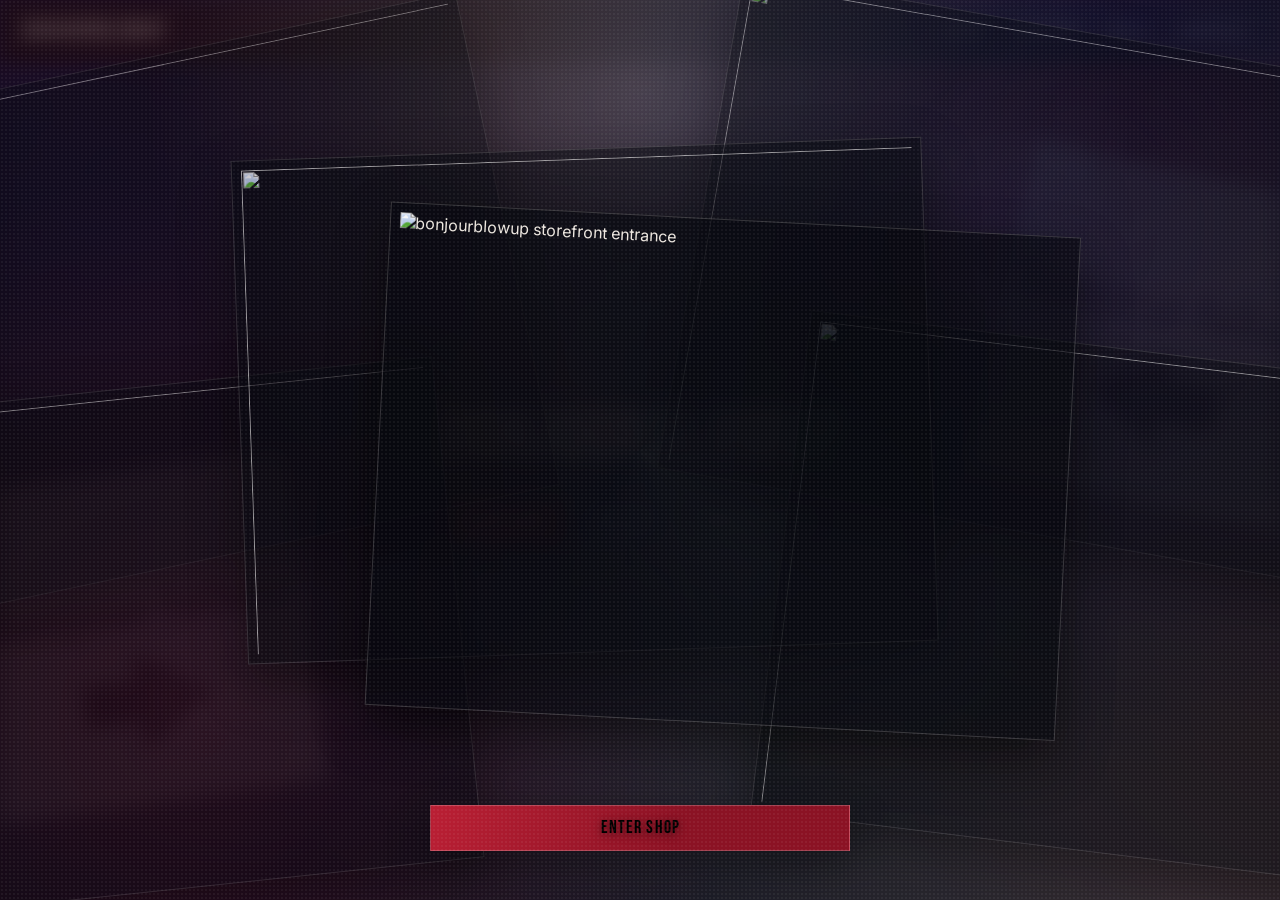
==== commit cfe6d54f: "Refine entry overlay image layout and mobile button framing" ====
--- a/index.html
+++ b/index.html
@@ -20,9 +20,9 @@
         <img src="images/entershop.jpg" alt="" class="entry-overlay__popup entry-overlay__popup--5" />
         <img src="images/entershop.jpg" alt="bonjourblowup storefront entrance" class="entry-overlay__popup entry-overlay__popup--6" />
       </div>
-    </div>
-    <div class="entry-overlay__actions">
-      <button class="btn btn--solid entry-overlay__button" id="entryOverlayButton">Enter Shop</button>
+      <div class="entry-overlay__actions">
+        <button class="btn btn--solid entry-overlay__button" id="entryOverlayButton">Enter Shop</button>
+      </div>
     </div>
   </div>
 
--- a/style.css
+++ b/style.css
@@ -329,7 +329,7 @@
   width: min(96vw, 1500px);
   height: min(94vh, 980px);
   isolation: isolate;
-  padding: 0;
+  padding: 0 0 1.1rem;
   transform: scale(0.88) translateY(32px) rotateX(6deg);
   opacity: 0;
   animation: enterPanel 0.9s cubic-bezier(0.2, 0.9, 0.2, 1.06) forwards;
@@ -345,8 +345,8 @@
   position: absolute;
   top: 50%;
   left: 50%;
-  width: min(90vw, 1320px);
-  height: min(86vh, 920px);
+  width: min(54vw, 780px);
+  height: min(56vh, 560px);
   object-fit: contain;
   object-position: center;
   border: 0;
@@ -359,50 +359,53 @@
 
 .entry-overlay__popup--1 {
   z-index: 1;
-  transform: translate(-52%, -50%) rotate(-9deg);
+  transform: translate(-118%, -76%) rotate(-12deg);
   opacity: 0.52;
   animation-delay: -0.63s;
 }
 
 .entry-overlay__popup--2 {
   z-index: 2;
-  transform: translate(-48%, -52%) rotate(7deg);
+  transform: translate(8%, -82%) rotate(10deg);
   opacity: 0.58;
   animation-delay: -0.35s;
 }
 
 .entry-overlay__popup--3 {
   z-index: 3;
-  transform: translate(-50%, -49%) rotate(-4deg);
+  transform: translate(-126%, -10%) rotate(-6deg);
   opacity: 0.62;
   animation-delay: -0.15s;
 }
 
 .entry-overlay__popup--4 {
   z-index: 4;
-  transform: translate(-50%, -51%) rotate(5deg);
+  transform: translate(20%, -18%) rotate(7deg);
   opacity: 0.68;
   animation-delay: -0.54s;
 }
 
 .entry-overlay__popup--5 {
   z-index: 5;
-  transform: translate(-50.5%, -50.5%) rotate(-2deg);
-  opacity: 0.74;
+  transform: translate(-58%, -58%) rotate(-2deg);
+  opacity: 0.78;
   animation-delay: -0.82s;
 }
 
 .entry-overlay__popup--6 {
   z-index: 6;
-  transform: translate(-49.5%, -50%) rotate(2deg);
+  transform: translate(-38%, -44%) rotate(3deg);
   opacity: 0.96;
   animation-delay: -0.25s;
 }
 
 .entry-overlay__actions {
-  width: min(92vw, 460px);
-  margin-top: auto;
-  margin-bottom: 0.8rem;
+  position: absolute;
+  left: 50%;
+  bottom: clamp(0.75rem, 2.5vh, 1.8rem);
+  transform: translateX(-50%);
+  width: min(84vw, 420px);
+  margin: 0;
   z-index: 9;
 }
 
@@ -555,6 +558,52 @@
   78% {
     transform: translateY(1px) translateX(-1px);
     filter: saturate(0.85) contrast(1.25);
+  }
+}
+
+@media (max-width: 900px) {
+  .entry-overlay__panel {
+    width: min(96vw, 700px);
+    height: min(92vh, 740px);
+  }
+
+  .entry-overlay__popup {
+    width: min(62vw, 330px);
+    height: min(38vh, 260px);
+  }
+
+  .entry-overlay__popup--1 {
+    transform: translate(-92%, -86%) rotate(-10deg);
+  }
+
+  .entry-overlay__popup--2 {
+    transform: translate(-14%, -90%) rotate(8deg);
+  }
+
+  .entry-overlay__popup--3 {
+    transform: translate(-94%, -28%) rotate(-5deg);
+  }
+
+  .entry-overlay__popup--4 {
+    transform: translate(-10%, -26%) rotate(6deg);
+  }
+
+  .entry-overlay__popup--5 {
+    transform: translate(-58%, -55%) rotate(-2deg);
+  }
+
+  .entry-overlay__popup--6 {
+    transform: translate(-44%, -50%) rotate(2deg);
+  }
+
+  .entry-overlay__actions {
+    width: min(88vw, 360px);
+    bottom: 0.85rem;
+  }
+
+  .entry-overlay__button {
+    font-size: 1.05rem;
+    padding: 0.6rem 0.9rem;
   }
 }
 
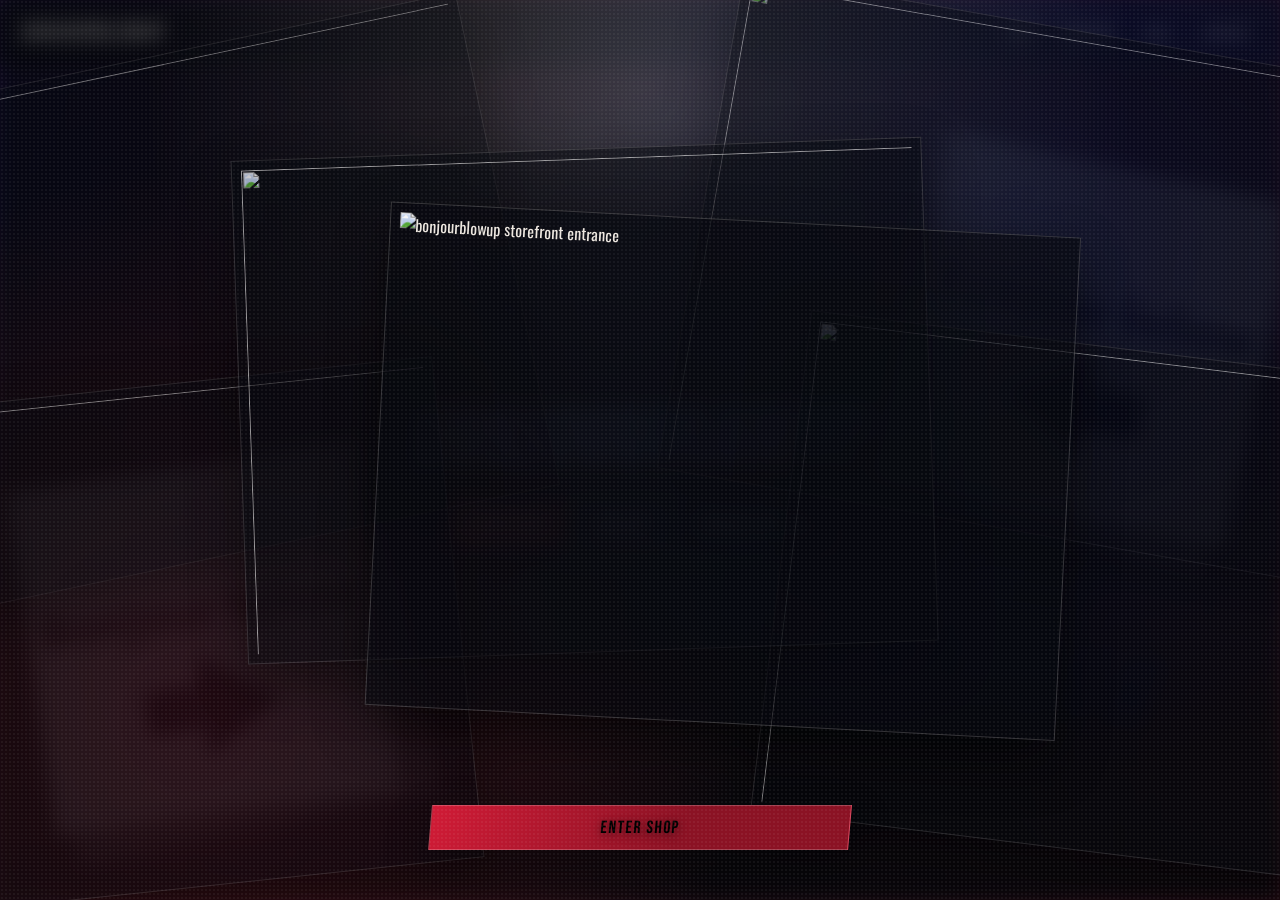
==== commit 25a6cc2f: "Add click-triggered shop audio preview during transition" ====
--- a/index.html
+++ b/index.html
@@ -6,7 +6,7 @@
   <title>bonjourblowup | Home</title>
   <link rel="preconnect" href="https://fonts.googleapis.com" />
   <link rel="preconnect" href="https://fonts.gstatic.com" crossorigin />
-  <link href="https://fonts.googleapis.com/css2?family=Bebas+Neue&family=Inter:wght@400;500;600;700;800&display=swap" rel="stylesheet" />
+  <link href="https://fonts.googleapis.com/css2?family=Bebas+Neue&family=Oswald:wght@400;500;600;700&display=swap" rel="stylesheet" />
   <link rel="stylesheet" href="style.css" />
 </head>
 <body class="home-page">
@@ -53,16 +53,22 @@
       </div>
 
       <div class="hero-content">
-        <h1 class="hero-title">bonjourblowup</h1>
+        <h1 class="hero-title" data-title="bonjourblowup">
+          bonjourblowup
+          <span class="hero-title__layer" aria-hidden="true">bonjourblowup</span>
+        </h1>
         <div class="cta-row">
           <a class="btn btn--solid" href="shop.html">Enter Shop</a>
           <a class="btn btn--outline" href="gallery.html">Gallery</a>
-          <a class="btn btn--ghost" href="wall.html">Leave Your Mark</a>
+          <a class="btn btn--ghost" href="wall.html">Spread The Love</a>
         </div>
       </div>
     </section>
   </main>
 
   <script src="script.js"></script>
+  <audio id="shopPreviewAudio" preload="auto" playsinline aria-hidden="true">
+    <source src="audio/shop-preview-snippet.mp3" type="audio/mpeg" />
+  </audio>
 </body>
 </html>
--- a/style.css
+++ b/style.css
@@ -2,10 +2,10 @@
    bonjourblowup - Global Design System
 ========================================= */
 :root {
-  --blue: #0b1f79;
-  --blue-deep: #08134a;
+  --blue: #1236be;
+  --blue-deep: #08155f;
   --cream: #f6f0e8;
-  --red: #ba1f34;
+  --red: #d01b36;
   --black: #0a0a0d;
   --ink: #111320;
   --shadow: 0 16px 40px rgba(0, 0, 0, 0.35);
@@ -22,15 +22,17 @@
 body {
   margin: 0;
   color: var(--cream);
-  font-family: "Inter", sans-serif;
-  background:
-    radial-gradient(circle at 12% 22%, rgba(14, 42, 155, 0.46), transparent 36%),
-    radial-gradient(circle at 50% 50%, rgba(246, 240, 232, 0.16), transparent 42%),
-    radial-gradient(circle at 86% 18%, rgba(186, 31, 52, 0.42), transparent 34%),
-    linear-gradient(145deg, #040509 10%, #0a102f 45%, #1c0f1a 100%);
+  font-family: "Oswald", sans-serif;
+  background:
+    conic-gradient(from 100deg at 20% 22%, rgba(255, 28, 28, 0.3), rgba(0, 85, 255, 0.1), rgba(255, 255, 255, 0.05), rgba(255, 28, 28, 0.3)),
+    radial-gradient(circle at 10% 14%, rgba(186, 31, 52, 0.56), transparent 34%),
+    radial-gradient(circle at 72% 30%, rgba(11, 31, 121, 0.62), transparent 36%),
+    radial-gradient(circle at 52% 54%, rgba(246, 240, 232, 0.16), transparent 44%),
+    linear-gradient(152deg, #010103 0%, #060714 46%, #050716 67%, #190710 100%);
   min-height: 100vh;
   overflow-x: hidden;
   position: relative;
+  isolation: isolate;
 }
 
 body.overlay-open {
@@ -45,6 +47,20 @@
   filter: blur(8px);
   pointer-events: none;
   user-select: none;
+}
+
+body.home-page.entering-shop > *:not(.entry-overlay) {
+  filter: blur(0) saturate(1.08);
+  opacity: 1;
+}
+
+body.home-page.shop-audio-active .entry-overlay__button {
+  animation: buttonHackPulse 0.75s steps(2, end) infinite, buttonAudioFlash 0.24s ease-out 1;
+}
+
+body.home-page.shop-audio-active .entry-overlay::after {
+  opacity: 0.35;
+  filter: brightness(1.15) saturate(1.3);
 }
 
 h1,
@@ -70,6 +86,7 @@
   z-index: -4;
   pointer-events: none;
   background:
+    conic-gradient(from 190deg at 14% 34%, rgba(255, 128, 31, 0.2), rgba(129, 74, 255, 0.22), rgba(255, 68, 189, 0.18), rgba(255, 128, 31, 0.2)),
     radial-gradient(circle at 8% 18%, rgba(11, 31, 121, 0.52), transparent 24%),
     radial-gradient(circle at 24% 68%, rgba(11, 31, 121, 0.44), transparent 19%),
     radial-gradient(circle at 50% 16%, rgba(246, 240, 232, 0.3), transparent 26%),
@@ -80,6 +97,66 @@
   opacity: 0.95;
 }
 
+body::after {
+  content: "";
+  position: fixed;
+  inset: 0;
+  z-index: -3;
+  pointer-events: none;
+  opacity: 0.38;
+  background-image:
+    radial-gradient(circle at 12% 28%, rgba(255, 105, 180, 0.35) 0 2px, transparent 2.5px),
+    radial-gradient(circle at 58% 72%, rgba(39, 255, 206, 0.35) 0 2px, transparent 2.5px),
+    radial-gradient(circle at 80% 24%, rgba(255, 191, 73, 0.32) 0 2px, transparent 2.5px),
+    repeating-linear-gradient(
+      26deg,
+      transparent 0 24px,
+      rgba(255, 255, 255, 0.05) 24px 28px,
+      transparent 28px 56px
+    );
+  background-size: 260px 260px, 340px 340px, 240px 240px, 100% 100%;
+  mix-blend-mode: screen;
+  filter: blur(0.35px) saturate(1.4) contrast(1.12);
+}
+
+body .grit-overlay {
+  position: fixed;
+  inset: 0;
+  pointer-events: none;
+}
+
+body .grit-overlay--dark {
+  z-index: -2;
+  background:
+    linear-gradient(180deg, rgba(0, 0, 0, 0.56), rgba(0, 0, 0, 0.72)),
+    radial-gradient(circle at 18% 20%, rgba(186, 31, 52, 0.2), transparent 35%),
+    radial-gradient(circle at 80% 34%, rgba(11, 31, 121, 0.24), transparent 40%);
+}
+
+body .grit-overlay--grain {
+  z-index: 45;
+  opacity: 0.16;
+  mix-blend-mode: soft-light;
+  background-image:
+    radial-gradient(circle, rgba(255, 255, 255, 0.6) 0.7px, transparent 0.8px),
+    radial-gradient(circle, rgba(255, 255, 255, 0.45) 0.7px, transparent 0.8px);
+  background-size: 3px 3px, 5px 5px;
+  background-position: 0 0, 1px 2px;
+  animation: grainShift 0.18s steps(3, end) infinite;
+}
+
+body .grit-overlay--scratches {
+  z-index: 44;
+  opacity: 0.1;
+  mix-blend-mode: overlay;
+  background-image:
+    repeating-linear-gradient(82deg, transparent 0 16px, rgba(255, 255, 255, 0.18) 16px 17px, transparent 17px 40px),
+    repeating-linear-gradient(-42deg, transparent 0 22px, rgba(255, 255, 255, 0.14) 22px 23px, transparent 23px 54px),
+    radial-gradient(circle at 30% 20%, rgba(255, 255, 255, 0.22), transparent 30%),
+    radial-gradient(circle at 70% 68%, rgba(255, 255, 255, 0.18), transparent 28%);
+  filter: blur(0.45px);
+}
+
 /* =========================================
    Global layered textures
 ========================================= */
@@ -92,10 +169,13 @@
 
 .texture-layer--noise {
   z-index: -1;
-  opacity: 0.18;
-  background-image: radial-gradient(rgba(255, 255, 255, 0.25) 0.8px, transparent 0.8px);
-  background-size: 4px 4px;
+  opacity: 0.33;
+  background-image:
+    radial-gradient(rgba(255, 255, 255, 0.26) 0.8px, transparent 0.8px),
+    repeating-linear-gradient(0deg, rgba(255, 255, 255, 0.03) 0 1px, transparent 1px 3px);
+  background-size: 4px 4px, 100% 3px;
   mix-blend-mode: soft-light;
+  animation: grainShift 0.25s steps(4, end) infinite;
 }
 
 .texture-layer--paint {
@@ -117,13 +197,21 @@
 .floating-bonjour {
   position: absolute;
   font-family: "Bebas Neue", sans-serif;
-  letter-spacing: 0.12em;
-  text-transform: uppercase;
-  opacity: 0.28;
-  filter: blur(0.25px);
-  text-shadow: 0 8px 26px rgba(0, 0, 0, 0.45);
-  animation: bonjourFloat var(--duration, 18s) ease-in-out infinite;
+  letter-spacing: 0.1em;
+  text-transform: uppercase;
+  opacity: var(--alpha, 0.5);
+  filter: contrast(1.22) saturate(1.34) blur(var(--blur, 1px));
+  transform: rotate(var(--tilt, -4deg)) scale(var(--scale, 1.04)) skewX(var(--skew, -3deg));
+  -webkit-text-stroke: 1px rgba(5, 10, 26, 0.92);
+  text-shadow:
+    0 2px 0 rgba(0, 0, 0, 0.55),
+    5px 3px 0 rgba(255, 73, 179, 0.28),
+    -4px -2px 0 rgba(64, 255, 212, 0.3),
+    -1px 1px 18px rgba(255, 255, 255, 0.12),
+    0 8px 26px rgba(0, 0, 0, 0.45);
+  animation: bonjourFloat var(--duration, 18s) ease-in-out infinite, bonjourFlicker var(--flicker, 2.4s) steps(2, end) infinite;
   animation-delay: var(--delay, 0s);
+  mix-blend-mode: hard-light;
 }
 
 .floating-bonjour:nth-child(3n + 1) {
@@ -143,6 +231,22 @@
   25% { transform: translate3d(18px, -24px, 0) rotate(0.5deg); }
   50% { transform: translate3d(-14px, -50px, 0) rotate(2deg); }
   75% { transform: translate3d(-22px, -20px, 0) rotate(-1.5deg); }
+}
+
+@keyframes bonjourFlicker {
+  0%,
+  100% {
+    opacity: 0.48;
+    filter: contrast(1.12) saturate(1.2) blur(1px);
+  }
+  38% {
+    opacity: 0.56;
+    filter: contrast(1.24) saturate(1.35) blur(1.35px);
+  }
+  74% {
+    opacity: 0.44;
+    filter: contrast(1.02) saturate(1.15) blur(1.15px);
+  }
 }
 
 /* =========================================
@@ -179,6 +283,7 @@
   padding: 0.35rem 0.45rem;
   border-bottom: 2px solid transparent;
   transition: color 0.35s ease, border-color 0.35s ease, opacity 0.35s ease, transform 0.35s ease;
+  transform: skewX(-6deg);
 }
 
 .site-nav a:hover,
@@ -227,7 +332,11 @@
   text-transform: uppercase;
   font-size: clamp(3.8rem, 14vw, 10rem);
   line-height: 0.95;
-  text-shadow: 0 6px 16px rgba(0, 0, 0, 0.65);
+  text-shadow:
+    0 6px 16px rgba(0, 0, 0, 0.7),
+    -2px 1px 0 rgba(186, 31, 52, 0.4),
+    3px -2px 0 rgba(11, 31, 121, 0.38),
+    1px 2px 14px rgba(255, 255, 255, 0.18);
 }
 
 .hero-copy {
@@ -238,16 +347,57 @@
 }
 
 .hero-title {
+  position: relative;
+  display: inline-block;
   font-size: clamp(2rem, 8vw, 4.5rem) !important;
+  letter-spacing: 0.08em;
+  transform: skewX(-4deg) rotate(-0.8deg);
+  text-shadow:
+    2px 2px 0 rgba(0, 0, 0, 0.95),
+    -3px 2px 0 rgba(186, 31, 52, 0.62),
+    3px -1px 0 rgba(11, 31, 121, 0.6),
+    0 8px 24px rgba(0, 0, 0, 0.8);
+  animation: titleFlicker 3s steps(2, end) infinite;
+  will-change: filter, transform;
+}
+
+.hero-title::before,
+.hero-title::after,
+.hero-title__layer {
+  content: attr(data-title);
+  position: absolute;
+  inset: 0;
+  pointer-events: none;
+  text-transform: uppercase;
+}
+
+.hero-title::before {
+  color: rgba(186, 31, 52, 0.68);
+  transform: translate(6px, 2px) skewX(-8deg) rotate(0.8deg);
+  filter: blur(1.4px);
+  mix-blend-mode: screen;
+}
+
+.hero-title::after {
+  color: rgba(55, 124, 255, 0.72);
+  transform: translate(-5px, -3px) rotate(-1.2deg);
+  opacity: 0.86;
+}
+
+.hero-title__layer {
+  color: rgba(246, 240, 232, 0.4);
+  transform: translate(3px, -4px) rotate(0.4deg);
+  mix-blend-mode: lighten;
+  animation: titleGhostShift 2.7s steps(2, end) infinite;
 }
 
 .hero-art {
   position: absolute;
   width: clamp(220px, 26vw, 380px);
-  opacity: 0.28;
-  filter: saturate(0) contrast(1.2) brightness(1.5);
+  opacity: 0.31;
+  filter: saturate(1.08) contrast(1.26) brightness(1.42);
   mix-blend-mode: screen;
-  transform: rotate(-8deg);
+  transform: rotate(-8deg) scale(1.04);
 }
 
 .hero-art img {
@@ -255,15 +405,62 @@
   display: block;
 }
 
+.hero-art::after {
+  content: "";
+  position: absolute;
+  inset: 0;
+  background-image: var(--hero-image);
+  background-size: cover;
+  background-position: center;
+  transform: translate(var(--ghost-x, 12px), var(--ghost-y, 8px)) rotate(var(--ghost-tilt, -2deg)) scale(1.06);
+  opacity: 0.35;
+  filter: saturate(1.35) contrast(1.35) brightness(1.22);
+  mix-blend-mode: overlay;
+}
+
 .hero-art--left {
-  left: -2%;
+  left: 3%;
   bottom: 10%;
+  --hero-image: url("images/bonjour-1.png");
+  --ghost-x: 16px;
+  --ghost-y: 10px;
+  --ghost-tilt: -4deg;
 }
 
 .hero-art--right {
-  right: -4%;
+  right: 2%;
   top: 13%;
-  transform: rotate(12deg);
+  transform: rotate(12deg) scale(1.05);
+  --hero-image: url("images/bonjour-2.png");
+  --ghost-x: -14px;
+  --ghost-y: 12px;
+  --ghost-tilt: 3deg;
+  mix-blend-mode: overlay;
+}
+
+@keyframes grainShift {
+  0% { transform: translate3d(0, 0, 0); }
+  25% { transform: translate3d(-1%, 1%, 0); }
+  50% { transform: translate3d(1%, -1%, 0); }
+  75% { transform: translate3d(0.5%, 1.2%, 0); }
+  100% { transform: translate3d(0, 0, 0); }
+}
+
+@keyframes titleFlicker {
+  0%, 100% { opacity: 1; filter: saturate(1.05) contrast(1.1); }
+  8% { opacity: 0.93; }
+  12% { opacity: 1; transform: skewX(-5deg) rotate(-0.85deg); }
+  33% { filter: saturate(1.24) contrast(1.2); }
+  34% { opacity: 0.88; }
+  35% { opacity: 1; }
+  61% { filter: saturate(1.15) contrast(1.18); }
+}
+
+@keyframes titleGhostShift {
+  0%, 100% { transform: translate(3px, -4px) rotate(0.4deg); opacity: 0.42; }
+  22% { transform: translate(5px, -3px) rotate(0.8deg); opacity: 0.35; }
+  23% { transform: translate(2px, -5px) rotate(-0.3deg); opacity: 0.5; }
+  74% { transform: translate(4px, -2px) rotate(0.6deg); opacity: 0.38; }
 }
 
 /* =========================================
@@ -285,7 +482,8 @@
   opacity: 1;
   visibility: visible;
   overflow: hidden;
-  transition: opacity 0.7s ease, visibility 0.7s ease;
+  transition: opacity 0.82s cubic-bezier(0.22, 1, 0.36, 1), visibility 0.82s cubic-bezier(0.22, 1, 0.36, 1), backdrop-filter 0.82s ease;
+  will-change: opacity;
 }
 
 .entry-overlay::before,
@@ -298,17 +496,7 @@
 }
 
 .entry-overlay::before {
-  background:
-    conic-gradient(
-      from 40deg,
-      rgba(246, 240, 232, 0),
-      rgba(246, 240, 232, 0.24),
-      rgba(11, 31, 121, 0.1),
-      rgba(186, 31, 52, 0.2),
-      rgba(246, 240, 232, 0)
-    );
-  animation: overlaySweep 6s linear infinite;
-  opacity: 0.65;
+  content: none;
 }
 
 .entry-overlay::after {
@@ -332,7 +520,8 @@
   padding: 0 0 1.1rem;
   transform: scale(0.88) translateY(32px) rotateX(6deg);
   opacity: 0;
-  animation: enterPanel 0.9s cubic-bezier(0.2, 0.9, 0.2, 1.06) forwards;
+  animation: enterPanel 1.02s cubic-bezier(0.2, 0.9, 0.2, 1.06) forwards;
+  will-change: transform, opacity;
 }
 
 .entry-overlay__popups {
@@ -456,7 +645,20 @@
 
 .entry-overlay.is-closing .entry-overlay__panel,
 .entry-overlay.is-closing .entry-overlay__actions {
-  animation: leavePanel 0.75s cubic-bezier(0.17, 0.84, 0.44, 1) forwards;
+  animation: leavePanel 0.78s cubic-bezier(0.16, 1, 0.3, 1) forwards;
+}
+
+.entry-overlay.is-closing .entry-overlay__popup {
+  animation: popupSettle 0.62s cubic-bezier(0.22, 1, 0.36, 1) forwards;
+}
+
+.entry-overlay.is-closing::before,
+.entry-overlay.is-closing::after {
+  animation: none;
+}
+
+.entry-overlay.is-closing {
+  backdrop-filter: blur(9px);
 }
 
 @keyframes enterPanel {
@@ -474,12 +676,23 @@
 
 @keyframes leavePanel {
   from {
-    transform: perspective(900px) scale(1) translateY(0) rotateX(0deg);
+    transform: translate3d(0, 0, 0) scale(1);
     opacity: 1;
   }
   to {
-    transform: perspective(900px) scale(1.08) translateY(-24px) rotateX(-6deg);
+    transform: translate3d(0, -16px, 0) scale(1.02);
     opacity: 0;
+  }
+}
+
+@keyframes popupSettle {
+  from {
+    filter: blur(0);
+  }
+  to {
+    opacity: 0;
+    filter: blur(3px);
+    transform: translate(-50%, -50%) scale(1.02);
   }
 }
 
@@ -491,6 +704,31 @@
   to {
     transform: scale(1.04);
     filter: saturate(1.2) brightness(1.08);
+  }
+}
+
+@keyframes buttonAudioFlash {
+  0% {
+    transform: scale(1);
+    filter: brightness(1) saturate(1);
+    box-shadow:
+      inset 0 0 0 1px rgba(255, 255, 255, 0.08),
+      0 20px 34px rgba(0, 0, 0, 0.52);
+  }
+  40% {
+    transform: scale(1.035);
+    filter: brightness(1.3) saturate(1.3);
+    box-shadow:
+      inset 0 0 0 1px rgba(255, 255, 255, 0.2),
+      0 0 20px rgba(246, 240, 232, 0.35),
+      0 0 36px rgba(186, 31, 52, 0.35);
+  }
+  100% {
+    transform: scale(1);
+    filter: brightness(1) saturate(1);
+    box-shadow:
+      inset 0 0 0 1px rgba(255, 255, 255, 0.08),
+      0 20px 34px rgba(0, 0, 0, 0.52);
   }
 }
 
@@ -639,10 +877,11 @@
   padding: 0.7rem 1.1rem;
   border: 1px solid transparent;
   transition: transform 0.35s cubic-bezier(0.22, 1, 0.36, 1), box-shadow 0.35s ease, filter 0.35s ease;
+  transform: skewX(-5deg);
 }
 
 .btn:hover {
-  transform: translateY(-3px) scale(1.02);
+  transform: skewX(-5deg) translateY(-3px) scale(1.02);
   filter: saturate(1.1);
 }
 
@@ -821,7 +1060,11 @@
   isolation: isolate;
   min-height: 220px;
   display: grid;
-  place-items: center;
+  grid-template-rows: auto 1fr auto auto auto;
+  align-items: center;
+  justify-items: center;
+  gap: 0.55rem;
+  padding: 1rem 1rem 1.2rem;
   text-transform: uppercase;
   font-family: "Bebas Neue", sans-serif;
   letter-spacing: 0.08em;
@@ -834,14 +1077,119 @@
     0 0 0 1px rgba(246, 240, 232, 0.1),
     0 18px 30px rgba(0, 0, 0, 0.35);
   overflow: visible;
-  transition: transform 0.45s cubic-bezier(0.22, 1, 0.36, 1), box-shadow 0.45s ease;
+  transition: transform 0.45s cubic-bezier(0.22, 1, 0.36, 1), box-shadow 0.45s ease, border-color 0.35s ease, filter 0.35s ease;
+  transform-style: preserve-3d;
+  will-change: transform;
+  cursor: pointer;
 }
 
 .shirt-placeholder:hover {
-  transform: translateY(-6px);
+  transform: translateY(-10px) scale(1.015);
+  border-color: rgba(246, 240, 232, 0.76);
   box-shadow:
     0 0 0 1px rgba(246, 240, 232, 0.18),
-    0 26px 38px rgba(0, 0, 0, 0.42);
+    0 30px 44px rgba(0, 0, 0, 0.52);
+  filter: saturate(1.15) contrast(1.08);
+}
+
+.shirt-badge {
+  margin: 0;
+  align-self: start;
+  justify-self: start;
+  font-size: 0.72rem;
+  line-height: 1;
+  color: rgba(246, 240, 232, 0.96);
+  background: linear-gradient(135deg, rgba(186, 31, 52, 0.85), rgba(11, 31, 121, 0.78));
+  border: 1px solid rgba(246, 240, 232, 0.42);
+  border-radius: 999px;
+  padding: 0.35rem 0.55rem;
+  letter-spacing: 0.11em;
+}
+
+.drop-label {
+  position: absolute;
+  top: 0.8rem;
+  right: 0.8rem;
+  font-size: 0.68rem;
+  letter-spacing: 0.14em;
+  border-radius: 4px;
+  padding: 0.22rem 0.45rem;
+  border: 1px solid rgba(246, 240, 232, 0.52);
+  text-transform: uppercase;
+  text-shadow: 0 1px 0 rgba(0, 0, 0, 0.7);
+}
+
+.drop-label--limited {
+  background: linear-gradient(130deg, rgba(208, 27, 54, 0.82), rgba(100, 3, 20, 0.9));
+}
+
+.drop-label--drop {
+  background: linear-gradient(130deg, rgba(17, 54, 190, 0.8), rgba(11, 31, 121, 0.92));
+}
+
+.shirt-silhouette {
+  width: min(200px, 88%);
+  aspect-ratio: 1 / 1.05;
+  position: relative;
+  border-radius: 22px;
+  border: 1px dashed rgba(246, 240, 232, 0.35);
+  background:
+    linear-gradient(160deg, rgba(255, 255, 255, 0.07), rgba(255, 255, 255, 0.02)),
+    radial-gradient(circle at 30% 22%, rgba(246, 240, 232, 0.23), transparent 40%);
+}
+
+.shirt-silhouette::before {
+  content: "";
+  position: absolute;
+  left: 50%;
+  top: 50%;
+  width: 64%;
+  aspect-ratio: 1 / 1;
+  transform: translate(-50%, -50%);
+  clip-path: polygon(18% 8%, 35% 8%, 42% 16%, 58% 16%, 65% 8%, 82% 8%, 92% 28%, 77% 38%, 72% 94%, 28% 94%, 23% 38%, 8% 28%);
+  border-radius: 14px;
+  background: linear-gradient(158deg, rgba(246, 240, 232, 0.5), rgba(246, 240, 232, 0.12));
+  box-shadow:
+    inset 0 0 0 1px rgba(246, 240, 232, 0.42),
+    0 12px 16px rgba(0, 0, 0, 0.25);
+}
+
+.shirt-placeholder h2,
+.shirt-price,
+.shirt-cta {
+  margin: 0;
+}
+
+.shirt-placeholder h2 {
+  font-size: 1.35rem;
+  letter-spacing: 0.06em;
+  text-align: center;
+}
+
+.shirt-price {
+  font-size: 1rem;
+  letter-spacing: 0.08em;
+  color: rgba(246, 240, 232, 0.88);
+}
+
+.shirt-cta {
+  border: 1px solid rgba(246, 240, 232, 0.52);
+  background: linear-gradient(135deg, rgba(186, 31, 52, 0.64), rgba(11, 31, 121, 0.66));
+  color: var(--cream);
+  border-radius: 999px;
+  padding: 0.35rem 0.85rem;
+  text-transform: uppercase;
+  font-family: "Bebas Neue", sans-serif;
+  letter-spacing: 0.08em;
+  font-size: 0.9rem;
+  cursor: pointer;
+  transition: transform 0.25s ease, box-shadow 0.25s ease, background 0.25s ease;
+}
+
+.shirt-cta:hover {
+  transform: translateY(-1px);
+  box-shadow: 0 8px 16px rgba(0, 0, 0, 0.3);
+  background: linear-gradient(135deg, rgba(186, 31, 52, 0.78), rgba(11, 31, 121, 0.8));
 }
 
 .shirt-placeholder::before {
@@ -869,6 +1217,46 @@
     0 0 34px rgba(11, 31, 121, 0.32),
     0 0 34px rgba(186, 31, 52, 0.32);
   pointer-events: none;
+  opacity: 0.84;
+  transition: opacity 0.3s ease, box-shadow 0.3s ease;
+}
+
+.shirt-placeholder:hover::after {
+  opacity: 1;
+  box-shadow:
+    0 0 26px rgba(246, 240, 232, 0.24),
+    0 0 42px rgba(11, 31, 121, 0.48),
+    0 0 42px rgba(186, 31, 52, 0.48);
+}
+
+.shirt-placeholder .shirt-silhouette::after {
+  content: "";
+  position: absolute;
+  inset: 0;
+  border-radius: 22px;
+  background: linear-gradient(115deg, transparent 38%, rgba(255, 255, 255, 0.2) 50%, transparent 62%);
+  opacity: 0;
+  transform: translateX(-22%);
+  transition: opacity 0.25s ease;
+}
+
+.shirt-placeholder:hover .shirt-silhouette::after {
+  opacity: 1;
+  animation: cardSheen 1.1s ease;
+}
+
+@keyframes cardSheen {
+  from { transform: translateX(-30%); }
+  to { transform: translateX(36%); }
+}
+
+@media (prefers-reduced-motion: reduce) {
+  .hero-title,
+  .hero-title__layer,
+  .shirt-placeholder .shirt-silhouette::after,
+  .texture-layer--noise {
+    animation: none !important;
+  }
 }
 
 /* =========================================
@@ -877,69 +1265,284 @@
 .wall-layout {
   display: grid;
   grid-template-columns: minmax(280px, 370px) 1fr;
-  gap: 1rem;
+  gap: 1.25rem;
   align-items: start;
 }
 
 .wall-form {
-  padding: 1rem;
+  padding: 1.1rem;
   position: sticky;
   top: 90px;
+  overflow: hidden;
+  border-radius: 20px;
+  background:
+    linear-gradient(155deg, rgba(8, 9, 14, 0.95), rgba(8, 17, 47, 0.83)),
+    repeating-linear-gradient(32deg, rgba(255, 255, 255, 0.03) 0 2px, transparent 2px 6px);
+  border: 1px solid rgba(246, 240, 232, 0.3);
+  box-shadow:
+    0 20px 40px rgba(0, 0, 0, 0.32),
+    inset 0 0 0 1px rgba(246, 240, 232, 0.12);
+}
+
+.wall-form::before {
+  content: "";
+  position: absolute;
+  top: -1px;
+  left: -1px;
+  right: -1px;
+  height: 6px;
+  background: linear-gradient(90deg, var(--blue), var(--cream), var(--red));
+  border-radius: 20px 20px 0 0;
+}
+
+.wall-form::after {
+  content: "";
+  position: absolute;
+  inset: auto -20% -45% auto;
+  width: 240px;
+  height: 240px;
+  background: radial-gradient(circle, rgba(186, 31, 52, 0.25), transparent 70%);
+  pointer-events: none;
 }
 
 .wall-form h2 {
-  margin-top: 0;
+  margin-top: 0.2rem;
+  margin-bottom: 0.55rem;
   font-size: 2rem;
+  letter-spacing: 0.03em;
+  text-transform: uppercase;
 }
 
 .wall-form label {
   display: block;
-  margin: 0.8rem 0 0.3rem;
-  font-size: 0.85rem;
-  text-transform: uppercase;
+  margin: 0.85rem 0 0.35rem;
+  font-size: 0.8rem;
+  text-transform: uppercase;
+  letter-spacing: 0.08em;
+  color: rgba(246, 240, 232, 0.82);
 }
 
 .wall-form textarea,
 .wall-form input {
   width: 100%;
-  border: 1px solid rgba(246, 240, 232, 0.3);
-  background: rgba(0, 0, 0, 0.35);
+  border-radius: 10px;
+  border: 1px solid rgba(246, 240, 232, 0.24);
+  background:
+    linear-gradient(160deg, rgba(0, 0, 0, 0.68), rgba(6, 11, 29, 0.78)),
+    repeating-linear-gradient(-42deg, rgba(255, 255, 255, 0.028) 0 2px, transparent 2px 5px);
   color: var(--cream);
-  padding: 0.65rem;
+  padding: 0.7rem 0.72rem;
+  transition: border-color 0.25s ease, box-shadow 0.25s ease, transform 0.25s ease;
+}
+
+.wall-form textarea:focus,
+.wall-form input:focus {
+  outline: none;
+  border-color: rgba(186, 31, 52, 0.88);
+  box-shadow:
+    0 0 0 1px rgba(186, 31, 52, 0.75),
+    0 0 20px rgba(186, 31, 52, 0.25);
+  transform: translateY(-1px);
+}
+
+.char-counter {
+  margin: 0.4rem 0 0.85rem;
+  text-align: right;
+  font-size: 0.75rem;
+  letter-spacing: 0.07em;
+  color: rgba(246, 240, 232, 0.8);
 }
 
 .note-wall {
-  display: grid;
-  grid-template-columns: repeat(auto-fill, minmax(180px, 1fr));
-  gap: 0.8rem;
+  --board-glow: rgba(11, 31, 121, 0.25);
+  display: flex;
+  flex-wrap: wrap;
+  align-items: flex-start;
+  gap: 0.95rem 1rem;
+  min-height: 370px;
+  padding: 1rem 1rem 1.25rem;
+  border-radius: 24px;
+  position: relative;
+  background:
+    linear-gradient(155deg, rgba(11, 16, 34, 0.88), rgba(10, 8, 15, 0.92)),
+    repeating-linear-gradient(0deg, rgba(255, 255, 255, 0.02) 0 1px, transparent 1px 4px),
+    repeating-linear-gradient(90deg, rgba(255, 255, 255, 0.02) 0 1px, transparent 1px 4px);
+  border: 1px solid rgba(246, 240, 232, 0.22);
+  box-shadow:
+    inset 0 0 0 1px rgba(246, 240, 232, 0.08),
+    inset 0 0 45px var(--board-glow),
+    0 24px 44px rgba(0, 0, 0, 0.35);
+}
+
+.note-wall::before {
+  content: "";
+  position: absolute;
+  inset: 14px;
+  border: 1px dashed rgba(246, 240, 232, 0.18);
+  border-radius: 16px;
+  pointer-events: none;
 }
 
 .note {
-  min-height: 160px;
-  padding: 0.9rem;
-  transform: rotate(var(--tilt, -1deg));
+  flex: 1 1 clamp(190px, 32%, 260px);
+  min-height: 176px;
+  max-width: 300px;
+  padding: 1rem 1rem 0.95rem;
+  display: flex;
+  flex-direction: column;
+  color: #1e1b17;
+  transform: translateY(var(--offset, 0px)) rotate(var(--tilt, -1deg));
   position: relative;
+  border: 1px solid rgba(17, 14, 10, 0.28);
+  border-radius: 3px;
+  box-shadow:
+    0 2px 0 rgba(255, 255, 255, 0.42) inset,
+    0 14px 18px rgba(0, 0, 0, 0.32),
+    0 24px 40px rgba(0, 0, 0, 0.26);
+  transition: transform 0.32s cubic-bezier(0.22, 1, 0.36, 1), box-shadow 0.32s ease;
+  animation: noteEnter 0.5s ease both;
+  animation-delay: var(--enter-delay, 0s);
+}
+
+.note:hover {
+  z-index: 6;
+  transform: translateY(calc(var(--offset, 0px) - 4px)) scale(1.03) rotate(var(--tilt, -1deg));
+  box-shadow:
+    0 2px 0 rgba(255, 255, 255, 0.5) inset,
+    0 18px 28px rgba(0, 0, 0, 0.4),
+    0 32px 48px rgba(0, 0, 0, 0.32);
 }
 
 .note::before {
   content: "";
   position: absolute;
-  top: -8px;
+  top: -12px;
   left: 50%;
-  width: 28px;
-  height: 10px;
-  transform: translateX(-50%) rotate(-4deg);
-  background: rgba(246, 240, 232, 0.65);
+  width: 58px;
+  height: 18px;
+  transform: translateX(-50%) rotate(-3deg);
+  background:
+    linear-gradient(180deg, rgba(248, 243, 226, 0.9), rgba(225, 214, 173, 0.76)),
+    repeating-linear-gradient(60deg, rgba(80, 56, 11, 0.08) 0 2px, transparent 2px 4px);
+  border: 1px solid rgba(17, 17, 17, 0.14);
+  border-radius: 2px;
+  box-shadow: 0 2px 7px rgba(0, 0, 0, 0.24);
+}
+
+.note::after {
+  content: "";
+  position: absolute;
+  inset: 0;
+  background-image:
+    repeating-linear-gradient(27deg, rgba(255, 255, 255, 0.08) 0 1px, transparent 1px 4px),
+    radial-gradient(circle at 20% 18%, rgba(255, 255, 255, 0.18), transparent 45%),
+    radial-gradient(circle at 86% 74%, rgba(0, 0, 0, 0.06), transparent 44%);
+  mix-blend-mode: multiply;
+  pointer-events: none;
+  opacity: 0.62;
+}
+
+.note-france-stamp {
+  position: absolute;
+  right: 0.45rem;
+  bottom: 0.45rem;
+  width: 34px;
+  height: 26px;
+  border-radius: 4px;
+  background: linear-gradient(90deg, #1a2f9a 0 33.3%, #f5eddc 33.3% 66.6%, #b31f34 66.6% 100%);
+  border: 1px solid rgba(28, 18, 14, 0.42);
+  box-shadow:
+    0 2px 4px rgba(0, 0, 0, 0.22),
+    inset 0 0 0 1px rgba(255, 255, 255, 0.34);
+  overflow: hidden;
+}
+
+.note-france-stamp::before {
+  content: "";
+  position: absolute;
+  inset: -2px;
+  border: 2px dashed rgba(58, 40, 24, 0.38);
+  border-radius: 5px;
+}
+
+.note-france-stamp::after {
+  content: "";
+  position: absolute;
+  inset: 4px;
+  border: 1px solid rgba(255, 255, 255, 0.45);
+  border-radius: 2px;
 }
 
 .note p {
   margin: 0;
+  line-height: 1.35;
+}
+
+.note p:first-child {
+  font-size: 1.03rem;
+  font-weight: 500;
+  text-wrap: pretty;
 }
 
 .note-footer {
   margin-top: 1rem;
-  font-size: 0.8rem;
-  opacity: 0.8;
+  font-size: 0.79rem;
+  text-transform: uppercase;
+  letter-spacing: 0.07em;
+  opacity: 0.84;
+}
+
+.note-time {
+  margin-top: 0.3rem !important;
+  font-size: 0.68rem;
+  letter-spacing: 0.08em;
+  text-transform: uppercase;
+  opacity: 0.62;
+}
+
+.note-stamp {
+  margin-top: auto !important;
+  padding-top: 0.7rem;
+  font-family: "Caveat", "Comic Sans MS", cursive;
+  font-size: 1.1rem;
+  letter-spacing: 0.01em;
+  transform: rotate(-2.2deg);
+  opacity: 0.65;
+}
+
+.note--tone-1 {
+  background:
+    linear-gradient(167deg, #f8e9ca 0%, #efdcb7 100%),
+    linear-gradient(0deg, rgba(17, 17, 17, 0.04), rgba(255, 255, 255, 0.08));
+}
+
+.note--tone-2 {
+  background:
+    linear-gradient(167deg, #f3e5bc 0%, #ddc79f 100%),
+    linear-gradient(0deg, rgba(17, 17, 17, 0.04), rgba(255, 255, 255, 0.08));
+}
+
+.note--tone-3 {
+  background:
+    linear-gradient(167deg, #efe2bf 0%, #d5bf94 100%),
+    linear-gradient(0deg, rgba(17, 17, 17, 0.04), rgba(255, 255, 255, 0.08));
+}
+
+.note--tone-4 {
+  background:
+    linear-gradient(167deg, #f6e8c5 0%, #e3cfa8 100%),
+    linear-gradient(0deg, rgba(17, 17, 17, 0.04), rgba(255, 255, 255, 0.08));
+}
+
+@keyframes noteEnter {
+  from {
+    opacity: 0;
+    transform: translateY(14px) rotate(var(--tilt, -1deg));
+  }
+  to {
+    opacity: 1;
+    transform: translateY(var(--offset, 0px)) rotate(var(--tilt, -1deg));
+  }
 }
 
 /* =========================================
@@ -973,6 +1576,10 @@
     top: 0;
   }
 
+  .note {
+    flex-basis: min(100%, 270px);
+  }
+
   .hero-art {
     opacity: 0.16;
   }
@@ -1016,15 +1623,58 @@
 }
 
 .gallery-placeholder {
+  position: relative;
+  isolation: isolate;
   min-height: 180px;
   display: grid;
   place-items: center;
-  border: 1px dashed rgba(246, 240, 232, 0.42);
-  background: linear-gradient(135deg, rgba(11, 31, 121, 0.22), rgba(186, 31, 52, 0.22));
-  color: rgba(246, 240, 232, 0.88);
+  text-transform: uppercase;
+  border: 1px solid rgba(246, 240, 232, 0.52);
+  border-radius: 16px;
+  background: linear-gradient(160deg, rgba(8, 9, 14, 0.88), rgba(8, 15, 43, 0.8));
+  box-shadow:
+    0 0 0 1px rgba(246, 240, 232, 0.1),
+    0 18px 30px rgba(0, 0, 0, 0.35);
+  color: #f6f0e8;
   font-family: "Bebas Neue", sans-serif;
   letter-spacing: 0.08em;
-  font-size: 1.2rem;
+  font-size: 1.3rem;
+  overflow: visible;
+  transition: transform 0.45s cubic-bezier(0.22, 1, 0.36, 1), box-shadow 0.45s ease;
+}
+
+.gallery-placeholder:hover {
+  transform: translateY(-6px);
+  box-shadow:
+    0 0 0 1px rgba(246, 240, 232, 0.18),
+    0 26px 38px rgba(0, 0, 0, 0.42);
+}
+
+.gallery-placeholder::before {
+  content: "";
+  position: absolute;
+  inset: -18px;
+  z-index: -2;
+  border-radius: 24px;
+  filter: blur(18px) saturate(1.2);
+  opacity: 1;
+  background:
+    radial-gradient(circle at 16% 50%, rgba(11, 31, 121, 0.95), transparent 48%),
+    radial-gradient(circle at 50% 50%, rgba(246, 240, 232, 0.66), transparent 45%),
+    radial-gradient(circle at 84% 50%, rgba(186, 31, 52, 0.95), transparent 48%);
+}
+
+.gallery-placeholder::after {
+  content: "";
+  position: absolute;
+  inset: 0;
+  z-index: -1;
+  border-radius: 16px;
+  box-shadow:
+    0 0 24px rgba(246, 240, 232, 0.2),
+    0 0 34px rgba(11, 31, 121, 0.32),
+    0 0 34px rgba(186, 31, 52, 0.32);
+  pointer-events: none;
 }
 
 @media (max-width: 900px) {
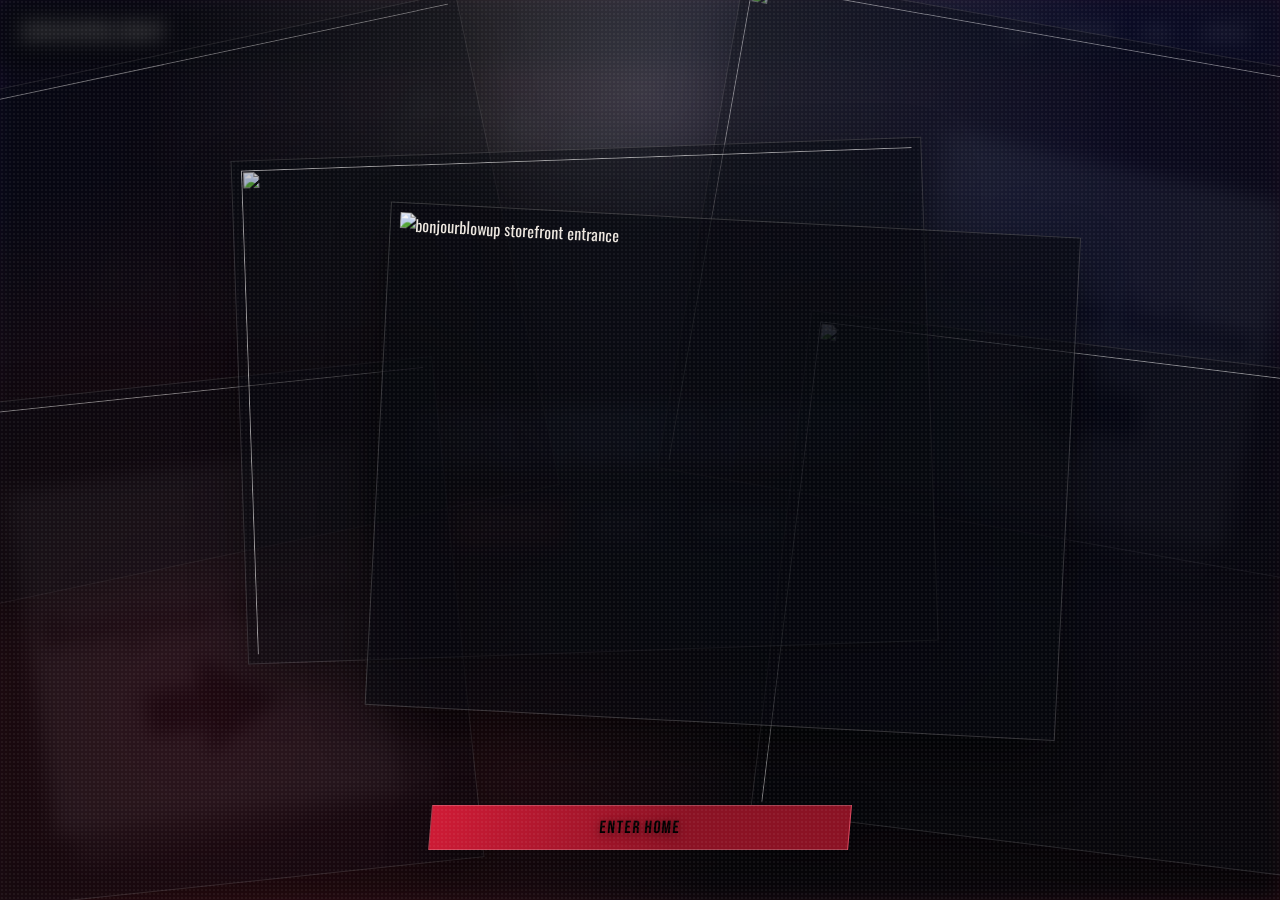
==== commit df79c1f2: "Merge pull request #30 from callonmarc/codex/fix-audio-playback-in-enter-home-part Move audio elemen" ====
--- a/index.html
+++ b/index.html
@@ -21,7 +21,7 @@
         <img src="images/entershop.jpg" alt="bonjourblowup storefront entrance" class="entry-overlay__popup entry-overlay__popup--6" />
       </div>
       <div class="entry-overlay__actions">
-        <button class="btn btn--solid entry-overlay__button" id="entryOverlayButton">Enter Shop</button>
+        <button class="btn btn--solid entry-overlay__button" id="entryOverlayButton">Enter Home</button>
       </div>
     </div>
   </div>
@@ -66,9 +66,9 @@
     </section>
   </main>
 
-  <script src="script.js"></script>
   <audio id="shopPreviewAudio" preload="auto" playsinline aria-hidden="true">
     <source src="audio/shop-preview-snippet.mp3" type="audio/mpeg" />
   </audio>
+  <script src="script.js"></script>
 </body>
 </html>
